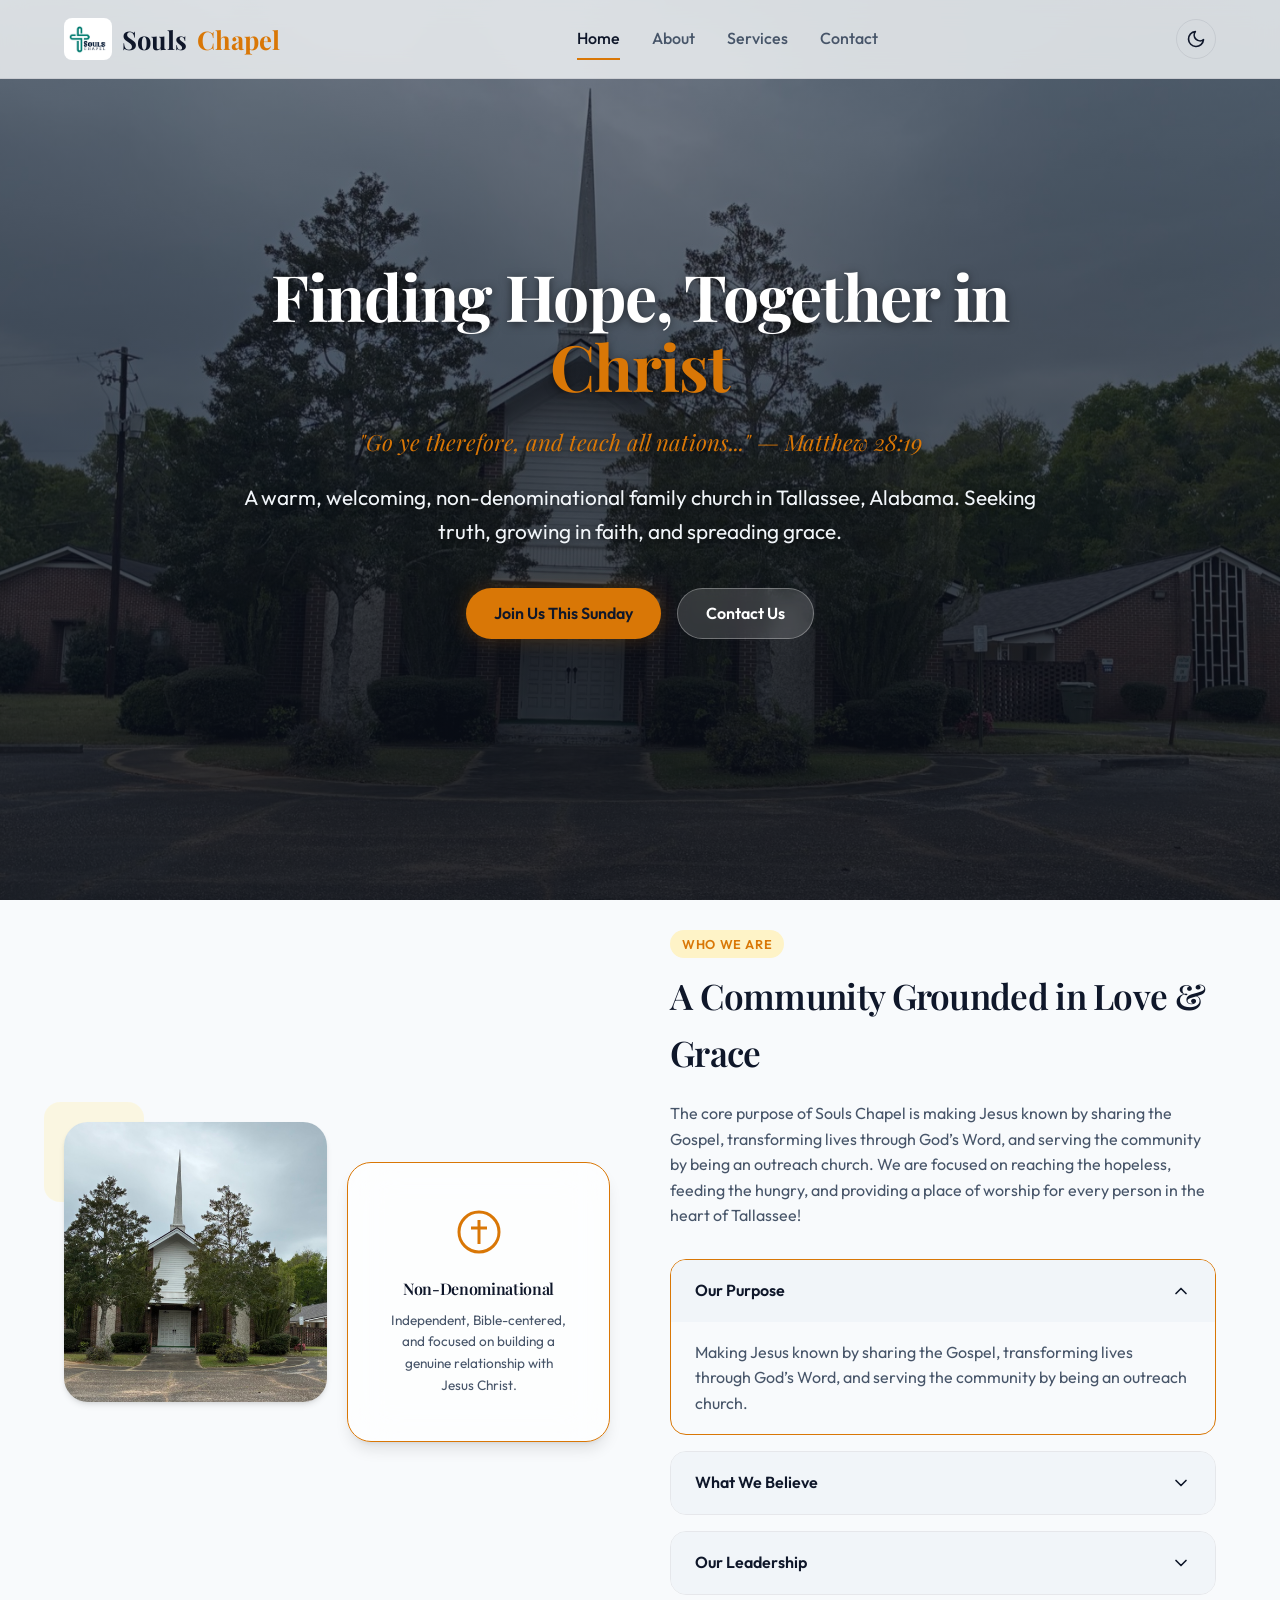
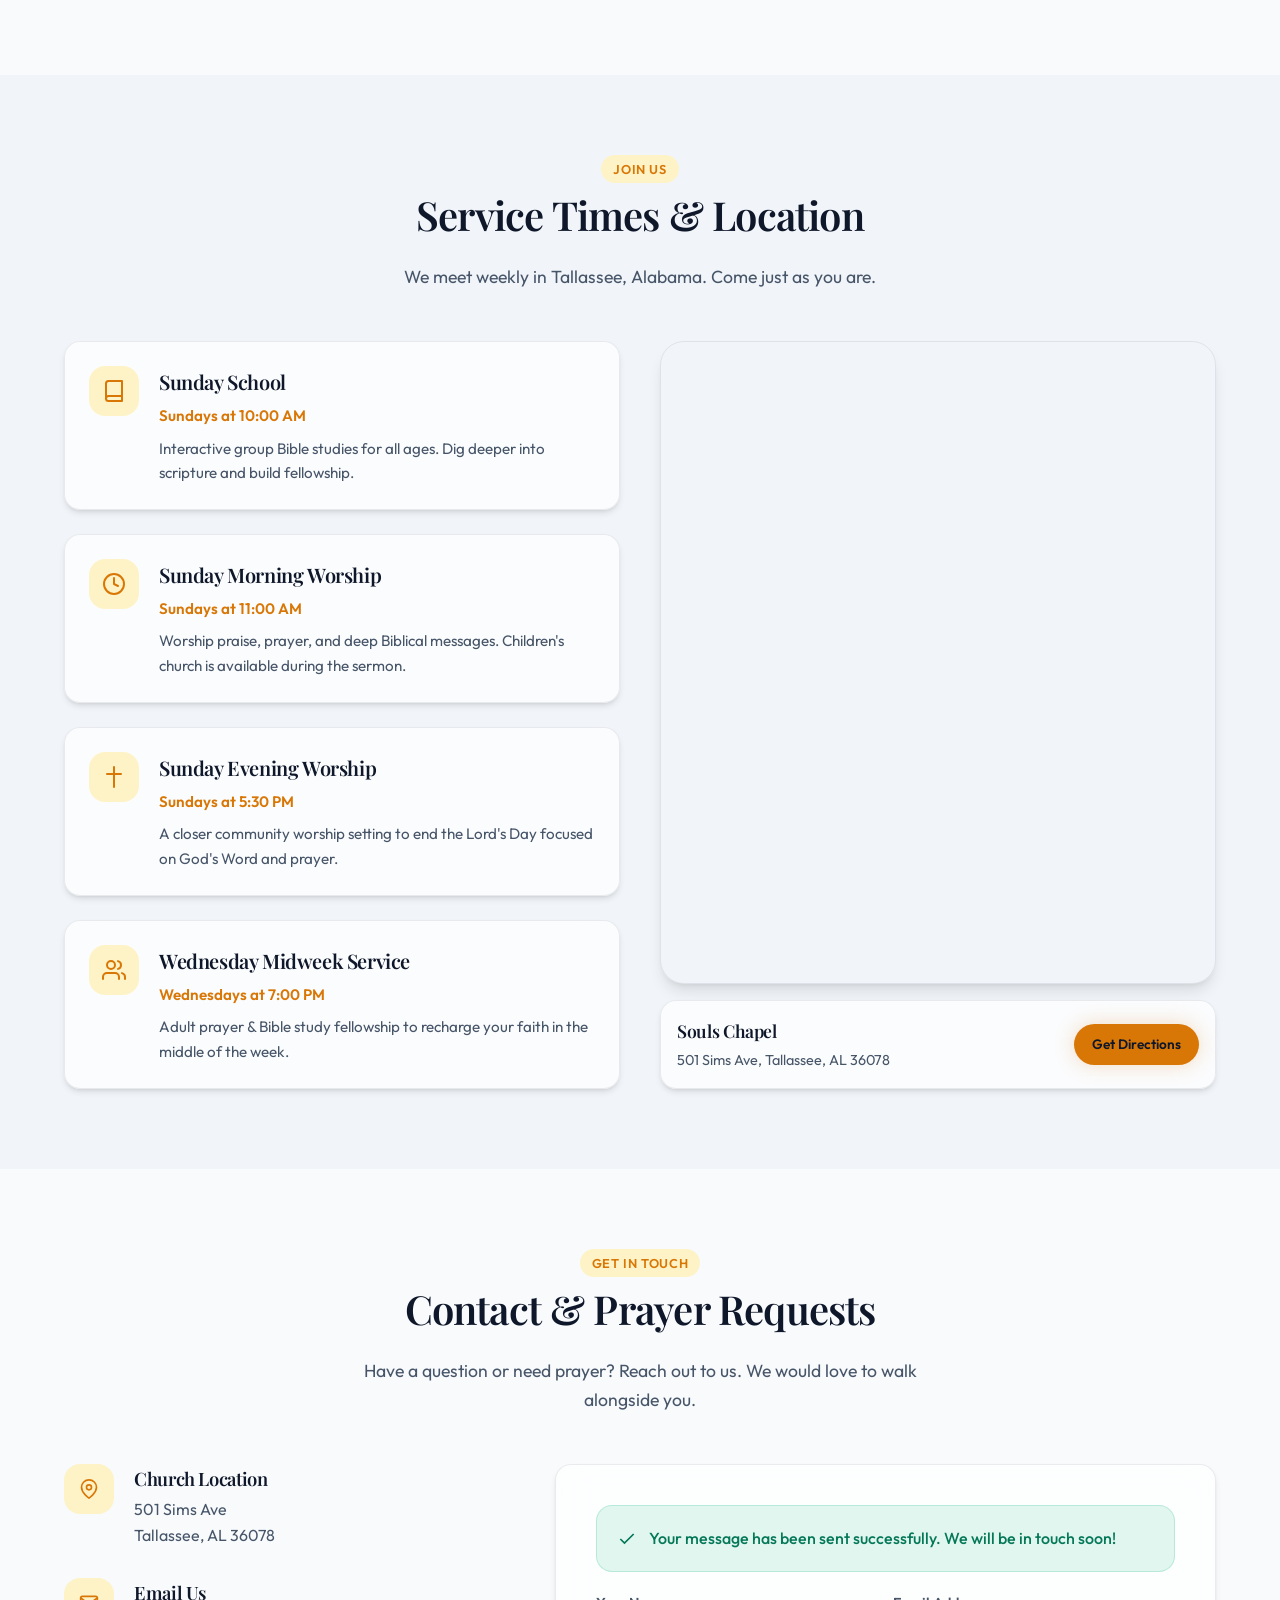
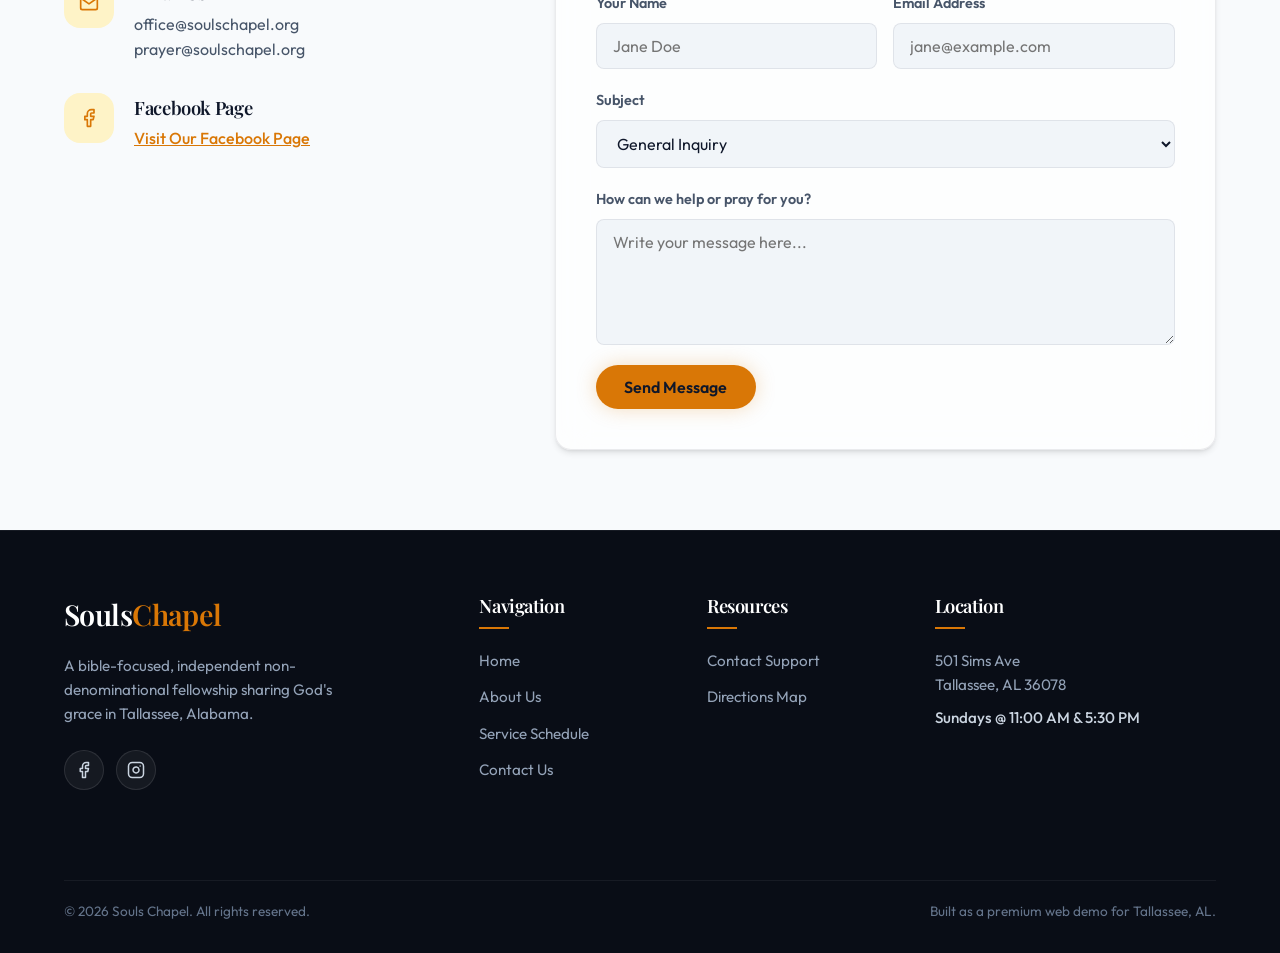
==== index.html @ 55e931b6 "Initial commit of simplified Souls Chapel website demo" ====
<!DOCTYPE html>
<html lang="en">
<head>
  <meta charset="UTF-8">
  <meta name="viewport" content="width=device-width, initial-scale=1.0">
  <title>Souls Chapel | Non-Denominational Church in Tallassee, AL</title>
  <meta name="description" content="Welcome to Souls Chapel in Tallassee, Alabama. A warm, non-denominational church community located at 501 Sims Ave. Join us for Sunday Worship at 11:00 AM & 5:30 PM.">
  <link rel="stylesheet" href="styles.css">
</head>
<body>

  <!-- --- Header / Navigation --- -->
  <header id="header">
    <div class="nav-container">
      <a href="#home" class="logo">
        <img src="images/Logo.jpeg" alt="Souls Chapel Logo" class="nav-logo">
        Souls<span>Chapel</span>
      </a>
      
      <nav class="nav-menu" id="navMenu">
        <a href="#home" class="nav-link active">Home</a>
        <a href="#about" class="nav-link">About</a>
        <a href="#services" class="nav-link">Services</a>
        <a href="#contact" class="nav-link">Contact</a>
      </nav>

      <div class="nav-actions">
        <!-- Theme Toggle Button -->
        <button class="theme-toggle" id="themeToggle" aria-label="Toggle dark/light theme">
          <svg class="moon-icon" width="20" height="20" viewBox="0 0 24 24" fill="none" stroke="currentColor" stroke-width="2" stroke-linecap="round" stroke-linejoin="round">
            <path d="M21 12.79A9 9 0 1 1 11.21 3 7 7 0 0 0 21 12.79z"></path>
          </svg>
          <svg class="sun-icon" width="20" height="20" viewBox="0 0 24 24" fill="none" stroke="currentColor" stroke-width="2" stroke-linecap="round" stroke-linejoin="round">
            <circle cx="12" cy="12" r="5"></circle>
            <line x1="12" y1="1" x2="12" y2="3"></line>
            <line x1="12" y1="21" x2="12" y2="23"></line>
            <line x1="4.22" y1="4.22" x2="5.64" y2="5.64"></line>
            <line x1="18.36" y1="18.36" x2="19.78" y2="19.78"></line>
            <line x1="1" y1="12" x2="3" y2="12"></line>
            <line x1="21" y1="12" x2="23" y2="12"></line>
            <line x1="4.22" y1="19.78" x2="5.64" y2="18.36"></line>
            <line x1="18.36" y1="5.64" x2="19.78" y2="4.22"></line>
          </svg>
        </button>

        <button class="menu-toggle" id="menuToggle" aria-label="Toggle navigation menu">
          <svg width="24" height="24" viewBox="0 0 24 24" fill="none" stroke="currentColor" stroke-width="2" stroke-linecap="round" stroke-linejoin="round">
            <line x1="3" y1="12" x2="21" y2="12"></line>
            <line x1="3" y1="6" x2="21" y2="6"></line>
            <line x1="3" y1="18" x2="21" y2="18"></line>
          </svg>
        </button>
      </div>
    </div>
  </header>

  <main>
    <!-- --- Hero Section --- -->
    <section class="hero" id="home">
      <div class="hero-content">
        <h1>Finding Hope, Together in <span>Christ</span></h1>
        <p style="font-size: 1.4rem; font-style: italic; color: var(--accent); margin-bottom: 20px; font-family: var(--heading-font);">
          "Go ye therefore, and teach all nations..." &mdash; Matthew 28:19
        </p>
        <p>A warm, welcoming, non-denominational family church in Tallassee, Alabama. Seeking truth, growing in faith, and spreading grace.</p>
        <div class="hero-btns">
          <a href="#services" class="btn btn-primary">Join Us This Sunday</a>
          <a href="#contact" class="btn btn-secondary">Contact Us</a>
        </div>
      </div>
    </section>

    <!-- --- About Section --- -->
    <section class="about-section container reveal" id="about">
      <div class="about-grid">
        <div class="about-graphics">
          <img src="images/outside.jpg" alt="Souls Chapel Building" class="about-img">
          
          <div class="glass-premium img-down" style="padding: 40px; display: flex; flex-direction: column; justify-content: center; height: 280px; text-align: center; border: 1px solid var(--accent);">
            <svg width="48" height="48" viewBox="0 0 24 24" fill="none" stroke="var(--accent)" stroke-width="1.5" style="margin: 0 auto 20px auto;">
              <path d="M12 22a10 10 0 1 0 0-20 10 10 0 0 0 0 20z"/>
              <path d="M12 6v12M8 10h8"/>
            </svg>
            <h4 style="margin-bottom: 8px;">Non-Denominational</h4>
            <p style="font-size: 0.85rem; color: var(--text-secondary);">Independent, Bible-centered, and focused on building a genuine relationship with Jesus Christ.</p>
          </div>
        </div>
        
        <div class="about-content">
          <span class="badge">Who We Are</span>
          <h3 style="margin-top: 10px;">A Community Grounded in Love & Grace</h3>
          <p>The core purpose of Souls Chapel is making Jesus known by sharing the Gospel, transforming lives through God’s Word, and serving the community by being an outreach church. We are focused on reaching the hopeless, feeding the hungry, and providing a place of worship for every person in the heart of Tallassee!</p>
          
          <div class="values-accordion">
            <div class="value-item active">
              <div class="value-header">
                Our Purpose
                <svg class="value-icon" width="20" height="20" viewBox="0 0 24 24" fill="none" stroke="currentColor" stroke-width="2" stroke-linecap="round" stroke-linejoin="round"><polyline points="6 9 12 15 18 9"></polyline></svg>
              </div>
              <div class="value-body">
                Making Jesus known by sharing the Gospel, transforming lives through God’s Word, and serving the community by being an outreach church.
              </div>
            </div>
            
            <div class="value-item">
              <div class="value-header">
                What We Believe
                <svg class="value-icon" width="20" height="20" viewBox="0 0 24 24" fill="none" stroke="currentColor" stroke-width="2" stroke-linecap="round" stroke-linejoin="round"><polyline points="6 9 12 15 18 9"></polyline></svg>
              </div>
              <div class="value-body">
                We believe the Bible is the inspired, authoritative Word of God. We believe salvation is by grace through faith in Jesus Christ, and that the local church is called to display God's love to the world.
              </div>
            </div>
            
            <div class="value-item">
              <div class="value-header">
                Our Leadership
                <svg class="value-icon" width="20" height="20" viewBox="0 0 24 24" fill="none" stroke="currentColor" stroke-width="2" stroke-linecap="round" stroke-linejoin="round"><polyline points="6 9 12 15 18 9"></polyline></svg>
              </div>
              <div class="value-body">
                Souls Chapel is led by elders and pastor Joshua Dixon. Our leadership structure is independent, focused on shepherd leadership, prayer, teaching, and serving the congregation.
              </div>
            </div>
          </div>
        </div>
      </div>
    </section>

    <!-- --- Service Times & Location --- -->
    <section class="services-section reveal" id="services">
      <div class="container">
        <div class="section-header">
          <span class="badge">Join Us</span>
          <h2>Service Times & Location</h2>
          <p>We meet weekly in Tallassee, Alabama. Come just as you are.</p>
        </div>
        
        <div class="services-grid">
          <div class="services-info">
            <div class="service-card glass">
              <div class="service-icon">
                <svg width="24" height="24" viewBox="0 0 24 24" fill="none" stroke="currentColor" stroke-width="2" stroke-linecap="round" stroke-linejoin="round">
                  <path d="M4 19.5A2.5 2.5 0 0 1 6.5 17H20"/>
                  <path d="M6.5 2H20v20H6.5A2.5 2.5 0 0 1 4 19.5v-15A2.5 2.5 0 0 1 6.5 2z"/>
                </svg>
              </div>
              <div class="service-details">
                <h4>Sunday School</h4>
                <div class="time">Sundays at 10:00 AM</div>
                <p>Interactive group Bible studies for all ages. Dig deeper into scripture and build fellowship.</p>
              </div>
            </div>

            <div class="service-card glass">
              <div class="service-icon">
                <svg width="24" height="24" viewBox="0 0 24 24" fill="none" stroke="currentColor" stroke-width="2" stroke-linecap="round" stroke-linejoin="round">
                  <path d="M12 22c5.523 0 10-4.477 10-10S17.523 2 12 2 2 6.477 2 12s4.477 10 10 10z"/>
                  <polyline points="12 6 12 12 16 14"/>
                </svg>
              </div>
              <div class="service-details">
                <h4>Sunday Morning Worship</h4>
                <div class="time">Sundays at 11:00 AM</div>
                <p>Worship praise, prayer, and deep Biblical messages. Children's church is available during the sermon.</p>
              </div>
            </div>
            
            <div class="service-card glass">
              <div class="service-icon">
                <svg width="24" height="24" viewBox="0 0 24 24" fill="none" stroke="currentColor" stroke-width="2" stroke-linecap="round" stroke-linejoin="round">
                  <path d="M12 2v20M5 9h14" />
                </svg>
              </div>
              <div class="service-details">
                <h4>Sunday Evening Worship</h4>
                <div class="time">Sundays at 5:30 PM</div>
                <p>A closer community worship setting to end the Lord's Day focused on God's Word and prayer.</p>
              </div>
            </div>

            <div class="service-card glass">
              <div class="service-icon">
                <svg width="24" height="24" viewBox="0 0 24 24" fill="none" stroke="currentColor" stroke-width="2" stroke-linecap="round" stroke-linejoin="round">
                  <path d="M17 21v-2a4 4 0 0 0-4-4H5a4 4 0 0 0-4 4v2"/>
                  <circle cx="9" cy="7" r="4"/>
                  <path d="M23 21v-2a4 4 0 0 0-3-3.87"/>
                  <path d="M16 3.13a4 4 0 0 1 0 7.75"/>
                </svg>
              </div>
              <div class="service-details">
                <h4>Wednesday Midweek Service</h4>
                <div class="time">Wednesdays at 7:00 PM</div>
                <p>Adult prayer & Bible study fellowship to recharge your faith in the middle of the week.</p>
              </div>
            </div>
          </div>
          
          <div class="map-container">
            <div class="map-card">
              <!-- Real Tallassee Google Maps Location Embed -->
              <iframe 
                src="https://www.google.com/maps/embed?pb=!1m18!1m12!1m3!1d3381.168393529323!2d-85.9038287!3d32.5350993!2m3!1f0!2f0!3f0!3m2!1i1024!2i768!4f13.1!3m3!1m2!1s0x888c3a10e7b233a7%3A0xc0f19c6fb3687352!2s501%20Sims%20Ave%2C%20Tallassee%2C%20AL%2036078!5e0!3m2!1sen!2sus!4v1700000000000!5m2!1sen!2sus" 
                allowfullscreen="" 
                loading="lazy" 
                referrerpolicy="no-referrer-when-downgrade">
              </iframe>
            </div>
            <div class="glass location-meta">
              <div class="address-text">
                <h4>Souls Chapel</h4>
                <p>501 Sims Ave, Tallassee, AL 36078</p>
              </div>
              <a href="https://maps.google.com/?q=501+Sims+Ave,+Tallassee,+AL+36078" target="_blank" rel="noopener noreferrer" class="btn btn-primary" style="padding: 10px 18px; font-size: 0.85rem;">
                Get Directions
              </a>
            </div>
          </div>
        </div>
      </div>
    </section>

    <!-- --- Contact & Prayer Requests Section --- -->
    <section class="container reveal" id="contact">
      <div class="section-header">
        <span class="badge">Get in Touch</span>
        <h2>Contact & Prayer Requests</h2>
        <p>Have a question or need prayer? Reach out to us. We would love to walk alongside you.</p>
      </div>
      
      <div class="contact-grid">
        <div class="contact-info">
          <div class="contact-meta-item">
            <div class="contact-meta-icon">
              <svg width="20" height="20" viewBox="0 0 24 24" fill="none" stroke="currentColor" stroke-width="2" stroke-linecap="round" stroke-linejoin="round">
                <path d="M21 10c0 7-9 13-9 13s-9-6-9-13a9 9 0 0 1 18 0z"/>
                <circle cx="12" cy="10" r="3"/>
              </svg>
            </div>
            <div class="contact-meta-text">
              <h4>Church Location</h4>
              <p>501 Sims Ave<br>Tallassee, AL 36078</p>
            </div>
          </div>
          
          <div class="contact-meta-item">
            <div class="contact-meta-icon">
              <svg width="20" height="20" viewBox="0 0 24 24" fill="none" stroke="currentColor" stroke-width="2" stroke-linecap="round" stroke-linejoin="round">
                <path d="M4 4h16c1.1 0 2 .9 2 2v12c0 1.1-.9 2-2 2H4c-1.1 0-2-.9-2-2V6c0-1.1.9-2 2-2z"/>
                <polyline points="22,6 12,13 2,6"/>
              </svg>
            </div>
            <div class="contact-meta-text">
              <h4>Email Us</h4>
              <p>office@soulschapel.org<br>prayer@soulschapel.org</p>
            </div>
          </div>

          <div class="contact-meta-item">
            <div class="contact-meta-icon">
              <svg width="20" height="20" viewBox="0 0 24 24" fill="none" stroke="currentColor" stroke-width="2" stroke-linecap="round" stroke-linejoin="round">
                <path d="M18 2h-3a5 5 0 0 0-5 5v3H7v4h3v8h4v-8h3l1-4h-4V7a1 1 0 0 1 1-1h3z"></path>
              </svg>
            </div>
            <div class="contact-meta-text">
              <h4>Facebook Page</h4>
              <p><a href="https://www.facebook.com/profile.php?id=61577413662193" target="_blank" rel="noopener noreferrer" style="color: var(--accent); font-weight: 500; text-decoration: underline;">Visit Our Facebook Page</a></p>
            </div>
          </div>
        </div>
        
        <div class="contact-card glass">
          <div id="contactResponse" class="form-response-message success">
            <svg width="20" height="20" viewBox="0 0 24 24" fill="none" stroke="currentColor" stroke-width="2">
              <polyline points="20 6 9 17 4 12"></polyline>
            </svg>
            <span>Your message has been sent successfully. We will be in touch soon!</span>
          </div>

          <form class="contact-form" id="contactForm" onsubmit="handleContact(event)">
            <div class="form-row">
              <div class="form-group">
                <label for="contactName">Your Name</label>
                <input type="text" id="contactName" required placeholder="Jane Doe">
              </div>
              <div class="form-group">
                <label for="contactEmail">Email Address</label>
                <input type="email" id="contactEmail" required placeholder="jane@example.com">
              </div>
            </div>
            
            <div class="form-group">
              <label for="contactSubject">Subject</label>
              <select id="contactSubject">
                <option value="General">General Inquiry</option>
                <option value="Prayer">Prayer Request</option>
                <option value="Pastor">Question for Pastor Joshua</option>
                <option value="Serve">Interested in Serving</option>
              </select>
            </div>
            
            <div class="form-group">
              <label for="contactMessage">How can we help or pray for you?</label>
              <textarea id="contactMessage" rows="5" required placeholder="Write your message here..."></textarea>
            </div>
            
            <button type="submit" class="btn btn-primary">Send Message</button>
          </form>
        </div>
      </div>
    </section>
  </main>

  <!-- --- Footer --- -->
  <footer>
    <div class="footer-grid container" style="padding: 0 0 40px 0;">
      <div class="footer-brand">
        <h3>Souls<span>Chapel</span></h3>
        <p>A bible-focused, independent non-denominational fellowship sharing God's grace in Tallassee, Alabama.</p>
        <div class="social-links">
          <a href="https://www.facebook.com/profile.php?id=61577413662193" class="social-link" aria-label="Facebook" target="_blank" rel="noopener noreferrer">
            <svg width="18" height="18" viewBox="0 0 24 24" fill="none" stroke="currentColor" stroke-width="2" stroke-linecap="round" stroke-linejoin="round">
              <path d="M18 2h-3a5 5 0 0 0-5 5v3H7v4h3v8h4v-8h3l1-4h-4V7a1 1 0 0 1 1-1h3z"></path>
            </svg>
          </a>
          <a href="#" class="social-link" aria-label="Instagram">
            <svg width="18" height="18" viewBox="0 0 24 24" fill="none" stroke="currentColor" stroke-width="2" stroke-linecap="round" stroke-linejoin="round">
              <rect x="2" y="2" width="20" height="20" rx="5" ry="5"></rect>
              <path d="M16 11.37A4 4 0 1 1 12.63 8 4 4 0 0 1 16 11.37z"></path>
              <line x1="17.5" y1="6.5" x2="17.51" y2="6.5"></line>
            </svg>
          </a>
        </div>
      </div>
      
      <div class="footer-links">
        <h4>Navigation</h4>
        <ul>
          <li><a href="#home">Home</a></li>
          <li><a href="#about">About Us</a></li>
          <li><a href="#services">Service Schedule</a></li>
          <li><a href="#contact">Contact Us</a></li>
        </ul>
      </div>

      <div class="footer-links">
        <h4>Resources</h4>
        <ul>
          <li><a href="#contact">Contact Support</a></li>
          <li><a href="https://maps.google.com/?q=501+Sims+Ave,+Tallassee,+AL+36078" target="_blank" rel="noopener noreferrer">Directions Map</a></li>
        </ul>
      </div>
      
      <div class="footer-links" style="max-width: 250px;">
        <h4>Location</h4>
        <p style="color: #94a3b8; line-height: 1.6; margin-bottom: 8px;">
          501 Sims Ave<br>Tallassee, AL 36078
        </p>
        <p style="color: #cbd5e1; font-weight: 500;">
          Sundays @ 11:00 AM & 5:30 PM
        </p>
      </div>
    </div>
    
    <div class="footer-bottom container" style="padding: 20px 0 0 0;">
      <p>&copy; 2026 Souls Chapel. All rights reserved.</p>
      <p>Built as a premium web demo for Tallassee, AL.</p>
    </div>
  </footer>

  <script src="app.js"></script>
</body>
</html>
---- styles.css ----
@import url('https://fonts.googleapis.com/css2?family=Outfit:wght@300;400;500;600;700&family=Playfair+Display:ital,wght@0,400;0,600;0,700;1,400&display=swap');

/* --- Design System & Custom Properties --- */
:root {
  --primary-font: 'Outfit', sans-serif;
  --heading-font: 'Playfair Display', serif;

  /* Theme colors - Light Mode (Default) */
  --bg-primary: #f8fafc;
  --bg-secondary: #f1f5f9;
  --text-primary: #0f172a;
  --text-secondary: #475569;
  --text-muted: #64748b;
  
  --accent: #d97706; /* Warm Amber */
  --accent-hover: #b45309;
  --accent-light: #fef3c7;
  
  --border-color: rgba(15, 23, 42, 0.08);
  --glass-bg: rgba(255, 255, 255, 0.7);
  --glass-border: rgba(255, 255, 255, 0.6);
  --nav-bg: rgba(248, 250, 252, 0.8);
  
  --shadow-sm: 0 1px 2px 0 rgb(0 0 0 / 0.05);
  --shadow-md: 0 4px 6px -1px rgb(0 0 0 / 0.1), 0 2px 4px -2px rgb(0 0 0 / 0.1);
  --shadow-lg: 0 10px 15px -3px rgb(0 0 0 / 0.1), 0 4px 6px -4px rgb(0 0 0 / 0.1);
  --shadow-glow: 0 0 20px rgba(217, 119, 6, 0.25);

  --radius-sm: 8px;
  --radius-md: 16px;
  --radius-lg: 24px;
  --radius-full: 9999px;

  --transition-fast: 0.2s cubic-bezier(0.4, 0, 0.2, 1);
  --transition-normal: 0.3s cubic-bezier(0.4, 0, 0.2, 1);
  --transition-slow: 0.5s cubic-bezier(0.4, 0, 0.2, 1);
}

/* Theme colors - Dark Mode Override */
[data-theme="dark"] {
  --bg-primary: #090d16;
  --bg-secondary: #0f172a;
  --text-primary: #f8fafc;
  --text-secondary: #cbd5e1;
  --text-muted: #94a3b8;
  
  --accent: #fbbf24; /* Brighter Gold for Dark Theme */
  --accent-hover: #f59e0b;
  --accent-light: #78350f;
  
  --border-color: rgba(255, 255, 255, 0.08);
  --glass-bg: rgba(15, 23, 42, 0.6);
  --glass-border: rgba(30, 41, 59, 0.4);
  --nav-bg: rgba(9, 13, 22, 0.8);
  
  --shadow-sm: 0 1px 2px 0 rgb(0 0 0 / 0.5);
  --shadow-md: 0 4px 6px -1px rgb(0 0 0 / 0.3), 0 2px 4px -2px rgb(0 0 0 / 0.3);
  --shadow-lg: 0 10px 15px -3px rgb(0 0 0 / 0.4), 0 4px 6px -4px rgb(0 0 0 / 0.4);
  --shadow-glow: 0 0 25px rgba(251, 191, 36, 0.3);
}

/* --- Core Reset --- */
* {
  margin: 0;
  padding: 0;
  box-sizing: border-box;
}

html {
  scroll-behavior: smooth;
}

body {
  font-family: var(--primary-font);
  background-color: var(--bg-primary);
  color: var(--text-primary);
  line-height: 1.6;
  overflow-x: hidden;
  transition: background-color var(--transition-normal), color var(--transition-normal);
}

h1, h2, h3, h4, h5, h6 {
  font-family: var(--heading-font);
  font-weight: 600;
  letter-spacing: -0.02em;
}

a {
  text-decoration: none;
  color: inherit;
  transition: color var(--transition-fast);
}

button, input, textarea, select {
  font-family: inherit;
  font-size: inherit;
  outline: none;
  border: none;
}

ul {
  list-style: none;
}

img {
  max-width: 100%;
  display: block;
  border-radius: var(--radius-md);
}

/* --- Utility Classes --- */
.container {
  width: 90%;
  max-width: 1200px;
  margin: 0 auto;
  padding: 80px 0;
}

.glass {
  background: var(--glass-bg);
  backdrop-filter: blur(16px);
  -webkit-backdrop-filter: blur(16px);
  border: 1px solid var(--border-color);
  border-radius: var(--radius-md);
  box-shadow: var(--shadow-md);
  transition: border-color var(--transition-normal), background-color var(--transition-normal), box-shadow var(--transition-normal);
}

.glass-premium {
  background: var(--glass-bg);
  backdrop-filter: blur(24px);
  -webkit-backdrop-filter: blur(24px);
  border: 1px solid var(--glass-border);
  box-shadow: var(--shadow-lg);
  border-radius: var(--radius-lg);
}

.btn {
  display: inline-flex;
  align-items: center;
  justify-content: center;
  padding: 12px 28px;
  border-radius: var(--radius-full);
  font-weight: 600;
  cursor: pointer;
  transition: all var(--transition-normal);
  gap: 8px;
}

.btn-primary {
  background-color: var(--accent);
  color: #0f172a; /* Keep text high contrast dark in primary CTA */
  box-shadow: var(--shadow-glow);
}

.btn-primary:hover {
  background-color: var(--accent-hover);
  transform: translateY(-2px);
  box-shadow: 0 0 30px rgba(217, 119, 6, 0.4);
}

.btn-secondary {
  background: rgba(255, 255, 255, 0.15);
  color: #fff;
  border: 1px solid rgba(255, 255, 255, 0.3);
  backdrop-filter: blur(8px);
}

.btn-secondary:hover {
  background: rgba(255, 255, 255, 0.25);
  border-color: rgba(255, 255, 255, 0.5);
  transform: translateY(-2px);
}

.btn-text {
  color: var(--accent);
  padding: 8px 16px;
  background: transparent;
  border-radius: var(--radius-sm);
  font-weight: 500;
}

.btn-text:hover {
  color: var(--accent-hover);
  background: var(--border-color);
}

.badge {
  display: inline-block;
  padding: 4px 12px;
  background-color: var(--accent-light);
  color: var(--accent);
  font-weight: 600;
  font-size: 0.8rem;
  text-transform: uppercase;
  letter-spacing: 0.05em;
  border-radius: var(--radius-full);
}

.section-header {
  text-align: center;
  margin-bottom: 50px;
  max-width: 600px;
  margin-left: auto;
  margin-right: auto;
}

.section-header h2 {
  font-size: 2.5rem;
  margin-bottom: 16px;
  color: var(--text-primary);
}

.section-header p {
  color: var(--text-secondary);
  font-size: 1.1rem;
}

/* --- Scroll Reveal Animations --- */
.reveal {
  opacity: 0;
  transform: translateY(40px);
  transition: opacity 0.8s cubic-bezier(0.5, 0, 0, 1), transform 0.8s cubic-bezier(0.5, 0, 0, 1);
}

.reveal.active {
  opacity: 1;
  transform: translateY(0);
}

/* --- Header / Navigation --- */
header {
  position: fixed;
  top: 0;
  left: 0;
  right: 0;
  z-index: 1000;
  background-color: var(--nav-bg);
  border-bottom: 1px solid var(--border-color);
  backdrop-filter: blur(12px);
  -webkit-backdrop-filter: blur(12px);
  transition: all var(--transition-normal);
}

header.scrolled {
  padding: 8px 0;
  box-shadow: var(--shadow-md);
}

.nav-container {
  display: flex;
  justify-content: space-between;
  align-items: center;
  padding: 18px 5%;
  max-width: 1400px;
  margin: 0 auto;
}

.logo {
  font-family: var(--heading-font);
  font-size: 1.6rem;
  font-weight: 700;
  color: var(--text-primary);
  display: flex;
  align-items: center;
  gap: 10px;
}

.nav-logo {
  height: 42px;
  width: auto;
  border-radius: var(--radius-sm);
  object-fit: contain;
}

.logo span {
  color: var(--accent);
}

.nav-menu {
  display: flex;
  align-items: center;
  gap: 32px;
}

.nav-link {
  font-weight: 500;
  color: var(--text-secondary);
  position: relative;
  padding: 8px 0;
}

.nav-link:hover, .nav-link.active {
  color: var(--text-primary);
}

.nav-link::after {
  content: '';
  position: absolute;
  bottom: 0;
  left: 0;
  width: 0;
  height: 2px;
  background-color: var(--accent);
  transition: width var(--transition-normal);
}

.nav-link:hover::after, .nav-link.active::after {
  width: 100%;
}

.nav-actions {
  display: flex;
  align-items: center;
  gap: 16px;
}

.theme-toggle {
  background: transparent;
  color: var(--text-primary);
  width: 40px;
  height: 40px;
  border-radius: var(--radius-full);
  display: flex;
  align-items: center;
  justify-content: center;
  cursor: pointer;
  border: 1px solid var(--border-color);
  transition: all var(--transition-fast);
}

.theme-toggle:hover {
  background-color: var(--border-color);
}

.theme-toggle .sun-icon {
  display: none;
}

[data-theme="dark"] .theme-toggle .sun-icon {
  display: block;
}

[data-theme="dark"] .theme-toggle .moon-icon {
  display: none;
}

.menu-toggle {
  display: none;
  font-size: 1.5rem;
  background: transparent;
  color: var(--text-primary);
  cursor: pointer;
}

/* --- Hero Section --- */
.hero {
  position: relative;
  height: 100vh;
  min-height: 600px;
  display: flex;
  align-items: center;
  justify-content: center;
  text-align: center;
  color: #fff;
  background: linear-gradient(rgba(15, 23, 42, 0.55), rgba(9, 13, 22, 0.85)), url('images/outside.jpg') no-repeat center center/cover;
  padding: 0 20px;
  margin-bottom: -50px;
}

.hero-content {
  max-width: 800px;
  z-index: 10;
}

.hero h1 {
  font-size: 4rem;
  font-weight: 700;
  margin-bottom: 24px;
  line-height: 1.1;
  text-shadow: 0 2px 10px rgba(0,0,0,0.5);
  animation: fadeInUp 1s ease;
}

.hero h1 span {
  color: var(--accent);
}

.hero p {
  font-size: 1.3rem;
  margin-bottom: 40px;
  text-shadow: 0 2px 8px rgba(0,0,0,0.5);
  animation: fadeInUp 1.2s ease;
  color: #f1f5f9;
}

.hero-btns {
  display: flex;
  justify-content: center;
  gap: 16px;
  animation: fadeInUp 1.4s ease;
}

@keyframes fadeInUp {
  from {
    opacity: 0;
    transform: translateY(30px);
  }
  to {
    opacity: 1;
    transform: translateY(0);
  }
}

/* --- Countdown Widget Section --- */
.countdown-section {
  position: relative;
  z-index: 20;
  margin-top: -60px;
  padding: 0 5%;
}

.countdown-bar {
  display: grid;
  grid-template-columns: 1fr 2fr;
  align-items: center;
  padding: 30px 40px;
  gap: 20px;
}

.countdown-info h3 {
  font-size: 1.5rem;
  margin-bottom: 4px;
  display: flex;
  align-items: center;
  gap: 8px;
}

.countdown-info h3 span {
  display: inline-block;
  width: 10px;
  height: 10px;
  background-color: var(--accent);
  border-radius: var(--radius-full);
  animation: pulse 2s infinite;
}

@keyframes pulse {
  0% { transform: scale(0.9); opacity: 0.6; }
  50% { transform: scale(1.2); opacity: 1; }
  100% { transform: scale(0.9); opacity: 0.6; }
}

.countdown-info p {
  color: var(--text-secondary);
}

.countdown-timer {
  display: grid;
  grid-template-columns: repeat(4, 1fr);
  gap: 16px;
}

.timer-box {
  background: var(--bg-secondary);
  border: 1px solid var(--border-color);
  padding: 16px;
  border-radius: var(--radius-md);
  text-align: center;
  box-shadow: var(--shadow-sm);
  transition: all var(--transition-fast);
}

.timer-box:hover {
  transform: translateY(-2px);
  border-color: var(--accent);
}

.timer-num {
  font-size: 2.2rem;
  font-weight: 700;
  color: var(--text-primary);
  line-height: 1;
  margin-bottom: 4px;
}

.timer-label {
  font-size: 0.75rem;
  color: var(--text-muted);
  text-transform: uppercase;
  letter-spacing: 0.05em;
  font-weight: 600;
}

/* --- Service Info & Location Section --- */
.services-section {
  background-color: var(--bg-secondary);
  transition: background-color var(--transition-normal);
}

.services-grid {
  display: grid;
  grid-template-columns: 1fr 1fr;
  gap: 40px;
  align-items: stretch;
}

.services-info {
  display: flex;
  flex-direction: column;
  justify-content: center;
  gap: 24px;
}

.service-card {
  padding: 24px;
  display: flex;
  gap: 20px;
  align-items: flex-start;
}

.service-icon {
  width: 50px;
  height: 50px;
  background-color: var(--accent-light);
  color: var(--accent);
  border-radius: var(--radius-md);
  display: flex;
  align-items: center;
  justify-content: center;
  font-size: 1.5rem;
  flex-shrink: 0;
}

.service-details h4 {
  font-size: 1.25rem;
  margin-bottom: 6px;
}

.service-details .time {
  font-weight: 600;
  color: var(--accent);
  font-size: 0.95rem;
  margin-bottom: 8px;
}

.service-details p {
  color: var(--text-secondary);
  font-size: 0.95rem;
}

.map-container {
  display: flex;
  flex-direction: column;
  gap: 16px;
  height: 100%;
}

.map-card {
  border-radius: var(--radius-lg);
  overflow: hidden;
  height: 100%;
  min-height: 350px;
  box-shadow: var(--shadow-lg);
  border: 1px solid var(--border-color);
}

.map-card iframe {
  width: 100%;
  height: 100%;
  border: none;
}

.location-meta {
  padding: 16px;
  display: flex;
  justify-content: space-between;
  align-items: center;
}

.address-text h4 {
  font-size: 1.1rem;
  margin-bottom: 4px;
}

.address-text p {
  color: var(--text-secondary);
  font-size: 0.9rem;
}

/* --- About Us Section --- */
.about-grid {
  display: grid;
  grid-template-columns: 1fr 1fr;
  gap: 60px;
  align-items: center;
}

.about-graphics {
  position: relative;
  display: grid;
  grid-template-columns: repeat(2, 1fr);
  gap: 20px;
}

.about-img {
  border-radius: var(--radius-lg);
  box-shadow: var(--shadow-md);
  height: 280px;
  object-fit: cover;
  transition: transform var(--transition-slow);
}

.about-img:hover {
  transform: scale(1.02);
}

.img-down {
  transform: translateY(40px);
}

.about-graphics::before {
  content: '';
  position: absolute;
  top: -20px;
  left: -20px;
  width: 100px;
  height: 100px;
  background-color: var(--accent-light);
  border-radius: var(--radius-md);
  z-index: -1;
  opacity: 0.5;
}

.about-content h3 {
  font-size: 2.2rem;
  margin-bottom: 20px;
}

.about-content > p {
  color: var(--text-secondary);
  margin-bottom: 30px;
}

.values-accordion {
  display: flex;
  flex-direction: column;
  gap: 16px;
}

.value-item {
  border: 1px solid var(--border-color);
  border-radius: var(--radius-md);
  overflow: hidden;
  transition: all var(--transition-fast);
}

.value-item:hover, .value-item.active {
  border-color: var(--accent);
}

.value-header {
  padding: 18px 24px;
  display: flex;
  justify-content: space-between;
  align-items: center;
  cursor: pointer;
  background-color: var(--bg-secondary);
  font-weight: 600;
  transition: background-color var(--transition-fast);
}

.value-header:hover {
  background-color: var(--border-color);
}

.value-icon {
  transition: transform var(--transition-fast);
}

.value-item.active .value-icon {
  transform: rotate(180deg);
}

.value-body {
  padding: 0 24px;
  max-height: 0;
  overflow: hidden;
  transition: max-height var(--transition-normal) ease-out, padding var(--transition-normal);
  color: var(--text-secondary);
}

.value-item.active .value-body {
  padding: 18px 24px;
  max-height: 200px;
}

/* --- Ministries Section --- */
.ministries-section {
  background-color: var(--bg-secondary);
}

.ministries-grid {
  display: grid;
  grid-template-columns: repeat(4, 1fr);
  gap: 24px;
}

.ministry-card {
  overflow: hidden;
  display: flex;
  flex-direction: column;
  height: 100%;
  transition: all var(--transition-normal);
}

.ministry-card:hover {
  transform: translateY(-8px);
  box-shadow: var(--shadow-lg);
  border-color: var(--accent);
}

.ministry-banner {
  height: 180px;
  background-size: cover;
  background-position: center;
  position: relative;
}

.ministry-banner::after {
  content: '';
  position: absolute;
  top: 0; left: 0; right: 0; bottom: 0;
  background: linear-gradient(to top, rgba(15,23,42,0.8), transparent);
}

.ministry-badge {
  position: absolute;
  bottom: 12px;
  left: 16px;
  z-index: 10;
  color: #fff;
  font-weight: 600;
  text-shadow: 0 1px 4px rgba(0,0,0,0.5);
}

.ministry-info {
  padding: 24px;
  display: flex;
  flex-direction: column;
  flex-grow: 1;
}

.ministry-info h3 {
  font-size: 1.3rem;
  margin-bottom: 12px;
}

.ministry-info p {
  color: var(--text-secondary);
  font-size: 0.95rem;
  margin-bottom: 20px;
  flex-grow: 1;
}

/* Modal for Ministries details */
.modal-overlay {
  position: fixed;
  top: 0; left: 0; right: 0; bottom: 0;
  background-color: rgba(9, 13, 22, 0.8);
  backdrop-filter: blur(8px);
  z-index: 2000;
  display: flex;
  align-items: center;
  justify-content: center;
  opacity: 0;
  pointer-events: none;
  transition: opacity var(--transition-normal);
}

.modal-overlay.active {
  opacity: 1;
  pointer-events: auto;
}

.modal-content {
  width: 90%;
  max-width: 650px;
  border-radius: var(--radius-lg);
  overflow: hidden;
  box-shadow: var(--shadow-lg);
  transform: scale(0.9);
  transition: transform var(--transition-normal);
}

.modal-overlay.active .modal-content {
  transform: scale(1);
}

.modal-hero {
  height: 250px;
  background-size: cover;
  background-position: center;
  position: relative;
  display: flex;
  align-items: flex-end;
  padding: 30px;
  color: #fff;
}

.modal-hero::after {
  content: '';
  position: absolute;
  top: 0; left: 0; right: 0; bottom: 0;
  background: linear-gradient(to top, rgba(9,13,22,0.9), transparent);
}

.modal-title {
  position: relative;
  z-index: 10;
}

.modal-title h2 {
  font-size: 2.2rem;
  margin-bottom: 4px;
}

.modal-close {
  position: absolute;
  top: 20px;
  right: 20px;
  width: 40px;
  height: 40px;
  border-radius: var(--radius-full);
  background-color: rgba(255,255,255,0.15);
  backdrop-filter: blur(8px);
  color: #fff;
  display: flex;
  align-items: center;
  justify-content: center;
  cursor: pointer;
  z-index: 20;
  border: 1px solid rgba(255,255,255,0.25);
  transition: all var(--transition-fast);
}

.modal-close:hover {
  background-color: var(--accent);
  color: #0f172a;
}

.modal-body {
  padding: 35px;
  display: flex;
  flex-direction: column;
  gap: 20px;
}

.modal-details {
  display: grid;
  grid-template-columns: 1fr 1fr;
  gap: 20px;
  padding: 16px;
  background-color: var(--bg-secondary);
  border-radius: var(--radius-md);
  border: 1px solid var(--border-color);
  font-size: 0.95rem;
}

.modal-detail-item strong {
  display: block;
  color: var(--text-primary);
  margin-bottom: 4px;
}

.modal-detail-item span {
  color: var(--text-secondary);
}

/* --- Sermons / Media Section --- */
.sermons-grid {
  display: grid;
  grid-template-columns: 1.5fr 1fr;
  gap: 40px;
  align-items: stretch;
}

.player-card {
  padding: 40px;
  display: flex;
  flex-direction: column;
  justify-content: space-between;
  border: 1px solid var(--border-color);
  position: relative;
  overflow: hidden;
}

.player-glow {
  position: absolute;
  top: -10%;
  right: -10%;
  width: 300px;
  height: 300px;
  background: radial-gradient(circle, rgba(217, 119, 6, 0.1) 0%, transparent 70%);
  z-index: 0;
  pointer-events: none;
}

.player-header {
  position: relative;
  z-index: 10;
  margin-bottom: 30px;
}

.player-meta {
  display: flex;
  align-items: center;
  gap: 12px;
  margin-bottom: 12px;
}

.player-title {
  font-size: 2rem;
  line-height: 1.2;
  margin-bottom: 8px;
}

.player-speaker {
  font-size: 1.1rem;
  color: var(--text-secondary);
}

.waveform-container {
  height: 80px;
  display: flex;
  align-items: flex-end;
  gap: 3px;
  margin: 40px 0;
  position: relative;
}

.waveform-bar {
  flex-grow: 1;
  background-color: var(--border-color);
  border-radius: var(--radius-full);
  transition: all var(--transition-fast);
}

.waveform-bar.active {
  background-color: var(--accent);
}

.player-controls {
  position: relative;
  z-index: 10;
}

.progress-area {
  display: flex;
  align-items: center;
  justify-content: space-between;
  gap: 16px;
  margin-bottom: 24px;
  color: var(--text-muted);
  font-size: 0.85rem;
  font-weight: 500;
}

.progress-bar-container {
  flex-grow: 1;
  height: 6px;
  background-color: var(--border-color);
  border-radius: var(--radius-full);
  position: relative;
  cursor: pointer;
}

.progress-bar {
  height: 100%;
  background-color: var(--accent);
  border-radius: var(--radius-full);
  position: absolute;
  top: 0; left: 0;
  width: 35%;
  transition: width var(--transition-fast);
}

.progress-bar-handle {
  width: 14px;
  height: 14px;
  border-radius: var(--radius-full);
  background-color: var(--accent);
  border: 2px solid var(--bg-primary);
  position: absolute;
  top: 50%;
  left: 35%;
  transform: translate(-50%, -50%);
  box-shadow: var(--shadow-sm);
  cursor: pointer;
  transition: left var(--transition-fast);
}

.controls-btns {
  display: flex;
  align-items: center;
  justify-content: center;
  gap: 30px;
}

.control-btn {
  background: transparent;
  color: var(--text-primary);
  cursor: pointer;
  font-size: 1.4rem;
  width: 44px;
  height: 44px;
  border-radius: var(--radius-full);
  display: flex;
  align-items: center;
  justify-content: center;
  transition: all var(--transition-fast);
}

.control-btn:hover {
  background-color: var(--border-color);
  color: var(--accent);
}

.control-btn-play {
  font-size: 1.8rem;
  width: 64px;
  height: 64px;
  background-color: var(--accent);
  color: #0f172a;
  box-shadow: var(--shadow-glow);
}

.control-btn-play:hover {
  background-color: var(--accent-hover);
  color: #0f172a;
  transform: scale(1.05);
}

.control-btn-play .pause-icon {
  display: none;
}

.player-card.playing .control-btn-play .play-icon {
  display: none;
}

.player-card.playing .control-btn-play .pause-icon {
  display: block;
}

.sermon-list {
  display: flex;
  flex-direction: column;
  gap: 16px;
}

.sermon-item {
  padding: 20px;
  display: flex;
  justify-content: space-between;
  align-items: center;
  cursor: pointer;
  border: 1px solid var(--border-color);
  transition: all var(--transition-fast);
}

.sermon-item:hover, .sermon-item.active {
  border-color: var(--accent);
  background-color: var(--bg-secondary);
}

.sermon-meta-info h4 {
  font-size: 1.1rem;
  margin-bottom: 4px;
}

.sermon-meta-info p {
  color: var(--text-muted);
  font-size: 0.85rem;
}

.sermon-play-indicator {
  width: 36px;
  height: 36px;
  border-radius: var(--radius-full);
  background-color: var(--border-color);
  color: var(--text-primary);
  display: flex;
  align-items: center;
  justify-content: center;
  transition: all var(--transition-fast);
  font-size: 0.85rem;
}

.sermon-item:hover .sermon-play-indicator, .sermon-item.active .sermon-play-indicator {
  background-color: var(--accent);
  color: #0f172a;
}

/* --- Giving Section --- */
.giving-section {
  background-color: var(--bg-secondary);
  position: relative;
  overflow: hidden;
}

.giving-grid {
  display: grid;
  grid-template-columns: 1fr 1fr;
  gap: 60px;
  align-items: center;
}

.giving-content h3 {
  font-size: 2.2rem;
  margin-bottom: 20px;
}

.giving-content p {
  color: var(--text-secondary);
  margin-bottom: 30px;
}

.giving-cards {
  display: grid;
  grid-template-columns: 1fr 1fr;
  gap: 20px;
}

.giving-card {
  padding: 30px;
  text-align: center;
  display: flex;
  flex-direction: column;
  align-items: center;
  gap: 16px;
  border: 1px solid var(--border-color);
  transition: all var(--transition-normal);
}

.giving-card:hover {
  transform: translateY(-5px);
  border-color: var(--accent);
  box-shadow: var(--shadow-md);
}

.giving-card .icon {
  width: 60px;
  height: 60px;
  border-radius: var(--radius-full);
  background-color: var(--accent-light);
  color: var(--accent);
  display: flex;
  align-items: center;
  justify-content: center;
  font-size: 1.8rem;
}

.giving-card h4 {
  font-size: 1.25rem;
}

.giving-card p {
  font-size: 0.9rem;
  color: var(--text-secondary);
  margin-bottom: 0;
}

.giving-copy-box {
  background-color: var(--bg-primary);
  border: 1px solid var(--border-color);
  border-radius: var(--radius-sm);
  padding: 8px 12px;
  display: flex;
  justify-content: space-between;
  align-items: center;
  width: 100%;
  font-size: 0.85rem;
  margin-top: 10px;
}

.giving-copy-box span {
  font-family: monospace;
  color: var(--text-primary);
}

.giving-copy-box button {
  background: transparent;
  color: var(--accent);
  cursor: pointer;
  font-weight: 600;
}

.giving-copy-box button:hover {
  color: var(--accent-hover);
}

/* Modal for Online Giving Card Details */
.giving-modal-body {
  padding: 30px;
}

.giving-form {
  display: flex;
  flex-direction: column;
  gap: 20px;
}

.form-row {
  display: grid;
  grid-template-columns: 1fr 1fr;
  gap: 16px;
}

.form-group {
  display: flex;
  flex-direction: column;
  gap: 8px;
}

.form-group label {
  font-size: 0.9rem;
  font-weight: 600;
  color: var(--text-secondary);
}

.form-group input, .form-group select, .form-group textarea {
  padding: 12px 16px;
  border-radius: var(--radius-sm);
  background-color: var(--bg-secondary);
  border: 1px solid var(--border-color);
  color: var(--text-primary);
  transition: all var(--transition-fast);
}

.form-group input:focus, .form-group select:focus, .form-group textarea:focus {
  border-color: var(--accent);
  background-color: var(--bg-primary);
  box-shadow: 0 0 0 3px rgba(217, 119, 6, 0.15);
}

.amount-buttons {
  display: grid;
  grid-template-columns: repeat(4, 1fr);
  gap: 10px;
}

.amount-btn {
  padding: 10px;
  border-radius: var(--radius-sm);
  background-color: var(--bg-secondary);
  border: 1px solid var(--border-color);
  color: var(--text-secondary);
  font-weight: 600;
  cursor: pointer;
  transition: all var(--transition-fast);
}

.amount-btn:hover, .amount-btn.active {
  border-color: var(--accent);
  background-color: var(--accent-light);
  color: var(--accent);
}

/* --- Contact & Prayer Requests Section --- */
.contact-grid {
  display: grid;
  grid-template-columns: 1fr 1.5fr;
  gap: 50px;
}

.contact-info {
  display: flex;
  flex-direction: column;
  gap: 30px;
}

.contact-meta-item {
  display: flex;
  gap: 20px;
  align-items: flex-start;
}

.contact-meta-icon {
  width: 50px;
  height: 50px;
  border-radius: var(--radius-md);
  background-color: var(--accent-light);
  color: var(--accent);
  display: flex;
  align-items: center;
  justify-content: center;
  font-size: 1.4rem;
  flex-shrink: 0;
}

.contact-meta-text h4 {
  font-size: 1.15rem;
  margin-bottom: 4px;
}

.contact-meta-text p {
  color: var(--text-secondary);
  white-space: pre-line;
}

.contact-card {
  padding: 40px;
  border: 1px solid var(--border-color);
}

.contact-form {
  display: flex;
  flex-direction: column;
  gap: 20px;
}

.contact-form button[type="submit"] {
  align-self: flex-start;
  min-width: 160px;
}

/* Dynamic contact response message */
.form-response-message {
  padding: 20px;
  border-radius: var(--radius-md);
  margin-bottom: 20px;
  display: none;
  font-weight: 500;
  animation: fadeIn 0.4s ease;
}

.form-response-message.success {
  display: flex;
  align-items: center;
  gap: 12px;
  background-color: rgba(16, 185, 129, 0.12);
  border: 1px solid rgba(16, 185, 129, 0.2);
  color: #047857;
}

[data-theme="dark"] .form-response-message.success {
  color: #34d399;
}

@keyframes fadeIn {
  from { opacity: 0; transform: translateY(-10px); }
  to { opacity: 1; transform: translateY(0); }
}

/* --- Footer --- */
footer {
  background-color: #090d16;
  color: #fff;
  border-top: 1px solid rgba(255,255,255,0.06);
  padding: 60px 0 30px 0;
  font-size: 0.95rem;
}

.footer-grid {
  display: grid;
  grid-template-columns: 2fr 1fr 1fr 1.5fr;
  gap: 40px;
  margin-bottom: 50px;
}

.footer-brand h3 {
  font-size: 1.8rem;
  margin-bottom: 16px;
}

.footer-brand h3 span {
  color: var(--accent);
}

.footer-brand p {
  color: #94a3b8;
  margin-bottom: 24px;
  max-width: 300px;
}

.social-links {
  display: flex;
  gap: 12px;
}

.social-link {
  width: 40px;
  height: 40px;
  background-color: rgba(255,255,255,0.05);
  border: 1px solid rgba(255,255,255,0.1);
  border-radius: var(--radius-full);
  display: flex;
  align-items: center;
  justify-content: center;
  transition: all var(--transition-fast);
  color: #cbd5e1;
}

.social-link:hover {
  background-color: var(--accent);
  color: #0f172a;
  transform: translateY(-3px);
}

.footer-links h4 {
  font-size: 1.15rem;
  margin-bottom: 20px;
  position: relative;
  padding-bottom: 8px;
}

.footer-links h4::after {
  content: '';
  position: absolute;
  bottom: 0; left: 0;
  width: 30px;
  height: 2px;
  background-color: var(--accent);
}

.footer-links ul {
  display: flex;
  flex-direction: column;
  gap: 12px;
}

.footer-links a {
  color: #94a3b8;
}

.footer-links a:hover {
  color: #fff;
  padding-left: 4px;
}

.footer-bottom {
  border-top: 1px solid rgba(255,255,255,0.06);
  padding-top: 30px;
  display: flex;
  justify-content: space-between;
  align-items: center;
  color: #64748b;
  font-size: 0.85rem;
}

.footer-bottom p a {
  color: #94a3b8;
}

.footer-bottom p a:hover {
  color: #fff;
}

/* --- Responsive Breakpoints --- */

@media (max-width: 1024px) {
  .hero h1 {
    font-size: 3.2rem;
  }
  
  .ministries-grid {
    grid-template-columns: repeat(2, 1fr);
  }
  
  .footer-grid {
    grid-template-columns: 1fr 1fr;
    gap: 30px;
  }
}

@media (max-width: 768px) {
  .container {
    padding: 60px 0;
  }

  .nav-menu {
    position: fixed;
    top: 77px;
    left: -100%;
    width: 100%;
    height: calc(100vh - 77px);
    background-color: var(--bg-primary);
    border-top: 1px solid var(--border-color);
    flex-direction: column;
    padding: 40px;
    gap: 24px;
    align-items: flex-start;
    transition: left var(--transition-normal) ease;
    z-index: 999;
    box-shadow: var(--shadow-lg);
  }
  
  .nav-menu.active {
    left: 0;
  }
  
  .menu-toggle {
    display: block;
  }
  
  .hero h1 {
    font-size: 2.6rem;
  }
  
  .hero p {
    font-size: 1.1rem;
  }
  
  .countdown-bar {
    grid-template-columns: 1fr;
    text-align: center;
    padding: 24px;
  }
  
  .countdown-info h3 {
    justify-content: center;
  }
  
  .services-grid {
    grid-template-columns: 1fr;
  }
  
  .about-grid {
    grid-template-columns: 1fr;
    gap: 40px;
  }
  
  .about-graphics {
    order: -1;
  }
  
  .sermons-grid {
    grid-template-columns: 1fr;
  }
  
  .giving-grid {
    grid-template-columns: 1fr;
    gap: 40px;
  }
  
  .giving-cards {
    grid-template-columns: 1fr;
  }
  
  .contact-grid {
    grid-template-columns: 1fr;
  }
}

@media (max-width: 480px) {
  .hero-btns {
    flex-direction: column;
    width: 100%;
    max-width: 280px;
    margin: 0 auto;
  }
  
  .countdown-timer {
    grid-template-columns: repeat(2, 1fr);
  }
  
  .ministries-grid {
    grid-template-columns: 1fr;
  }
  
  .footer-grid {
    grid-template-columns: 1fr;
  }
  
  .footer-bottom {
    flex-direction: column;
    gap: 12px;
    text-align: center;
  }
}
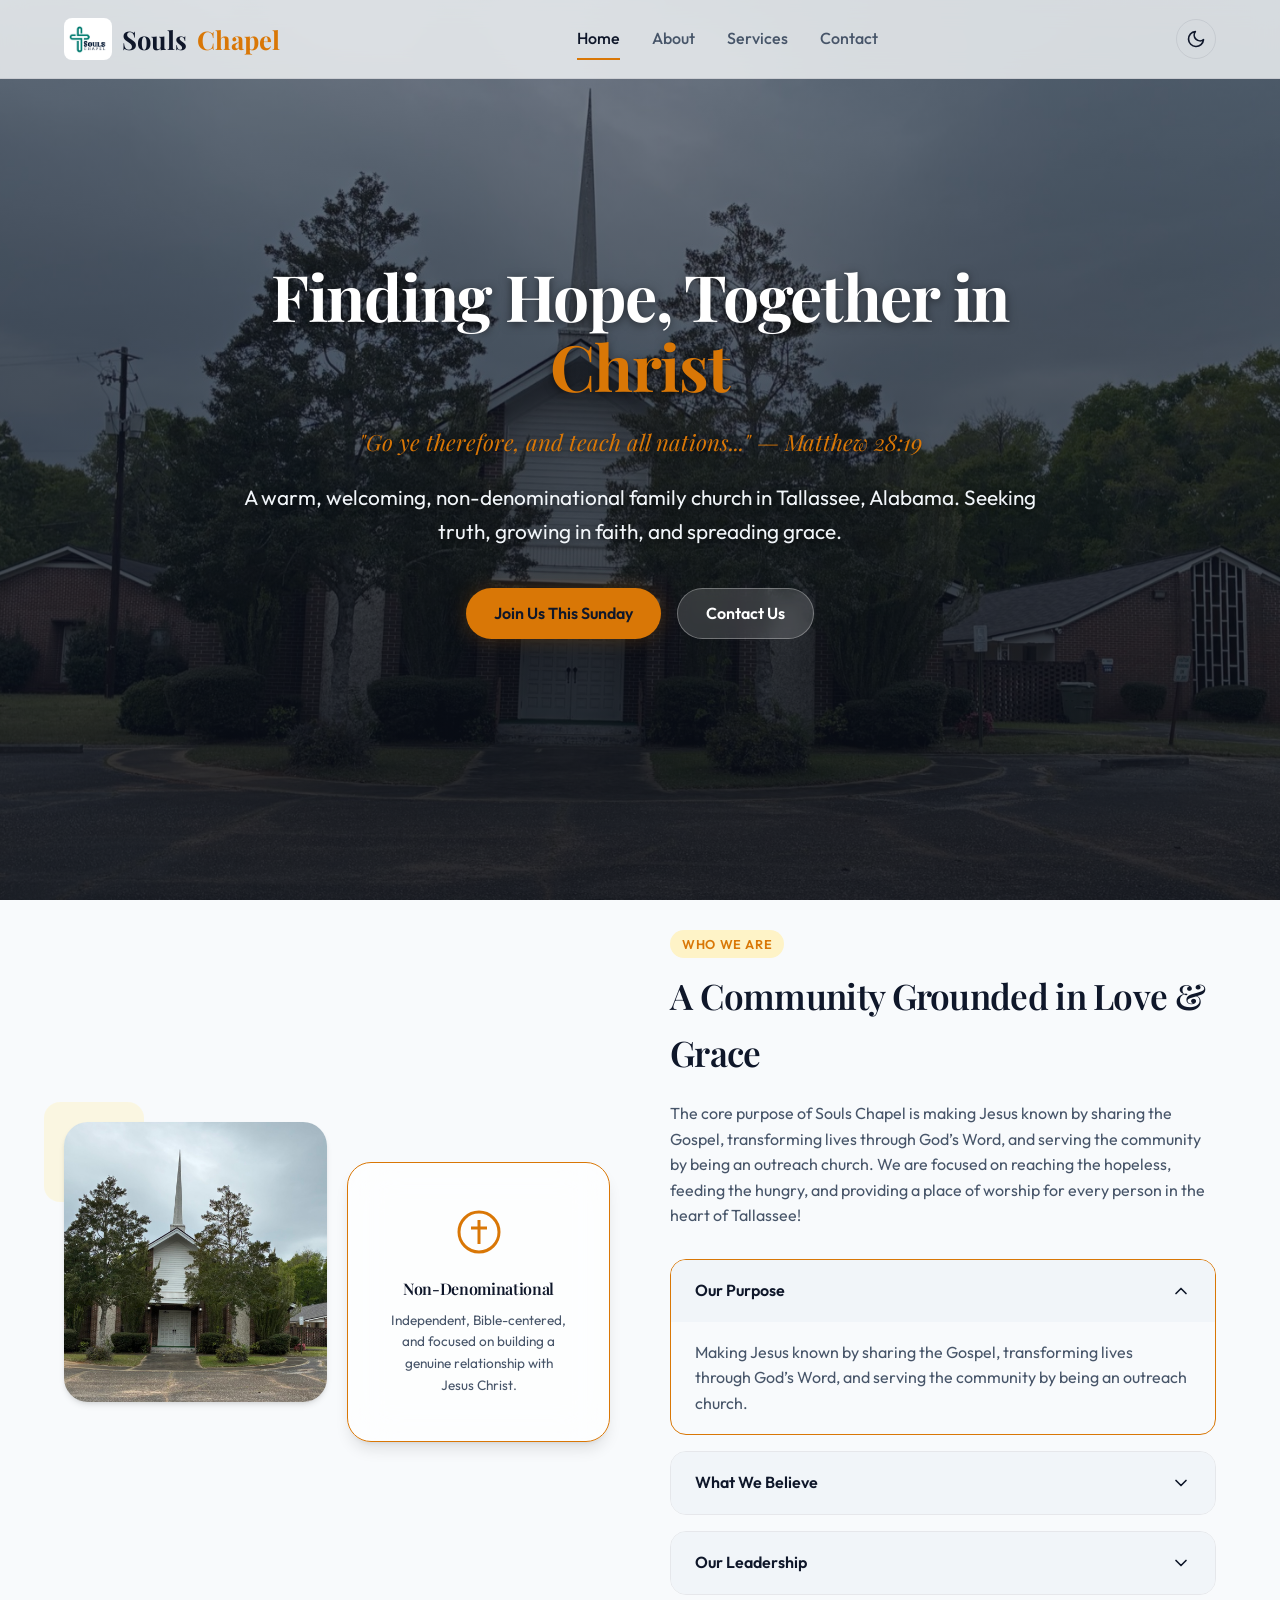
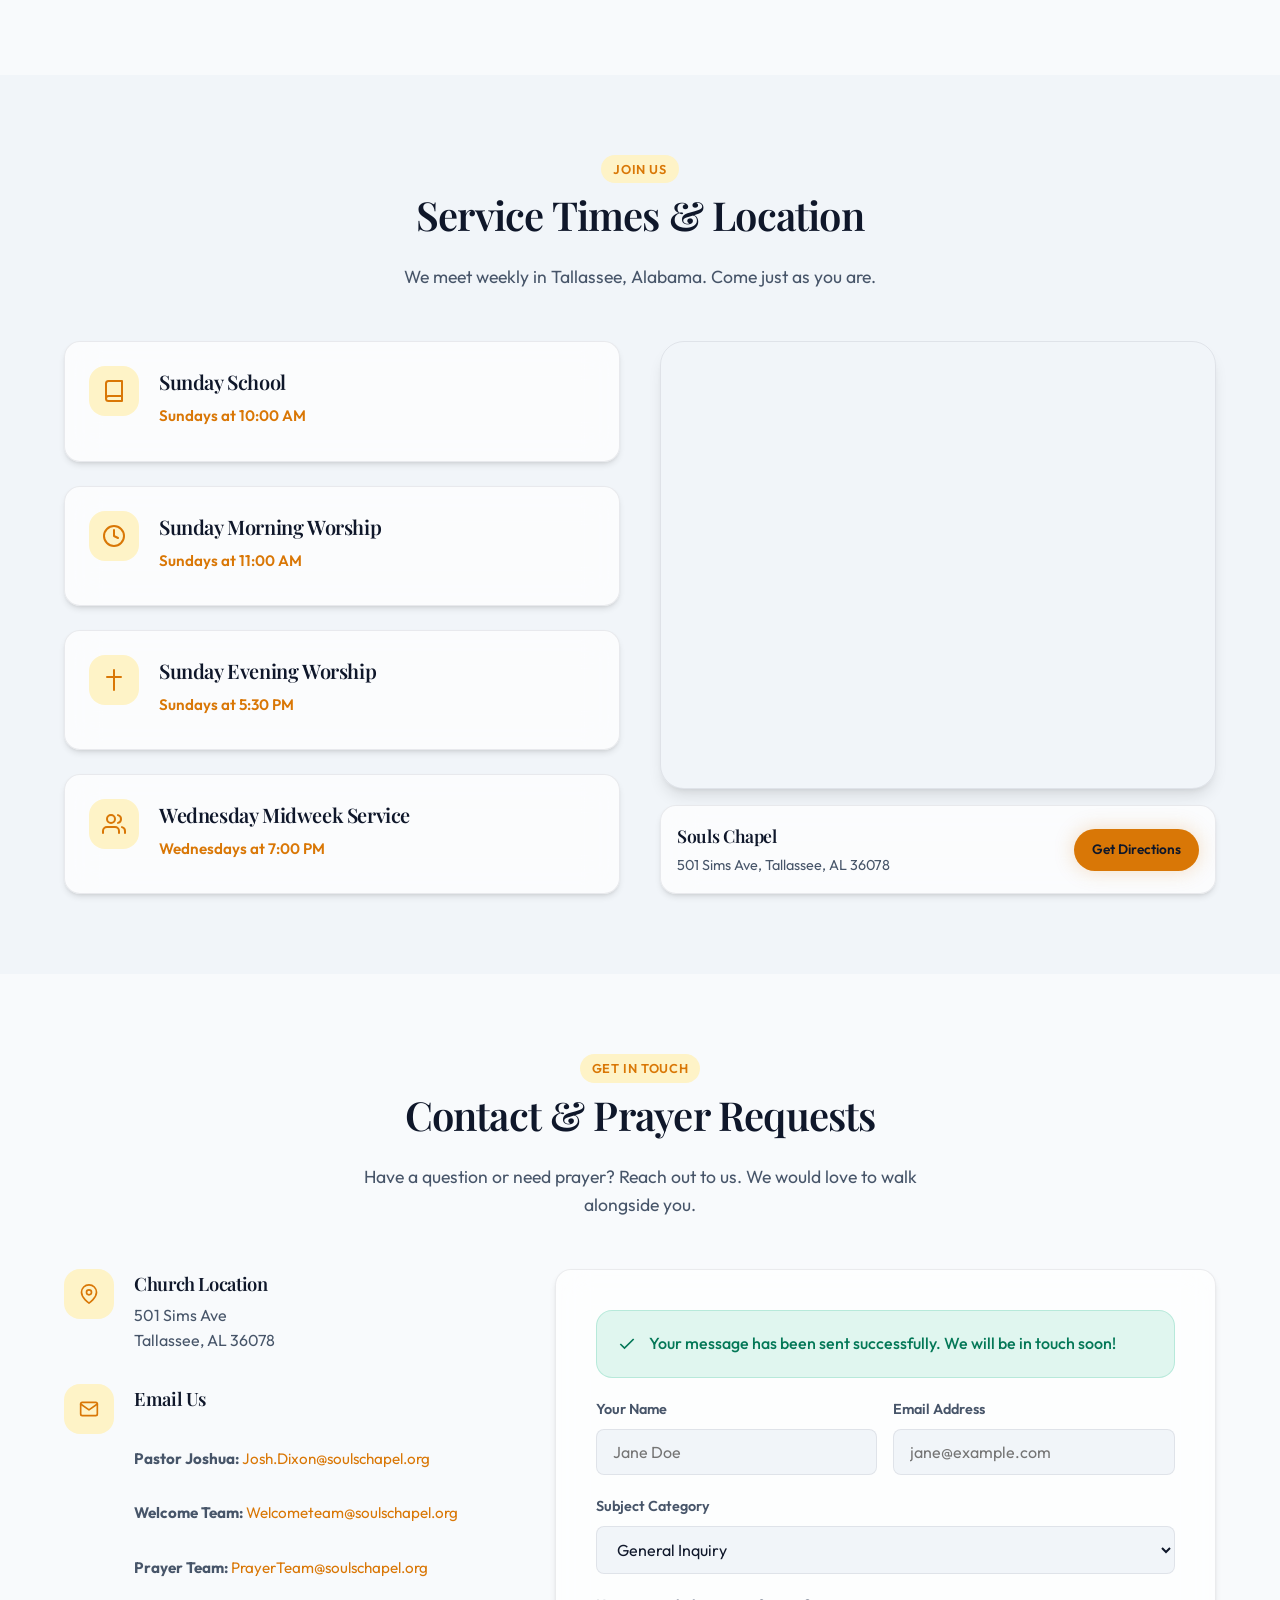
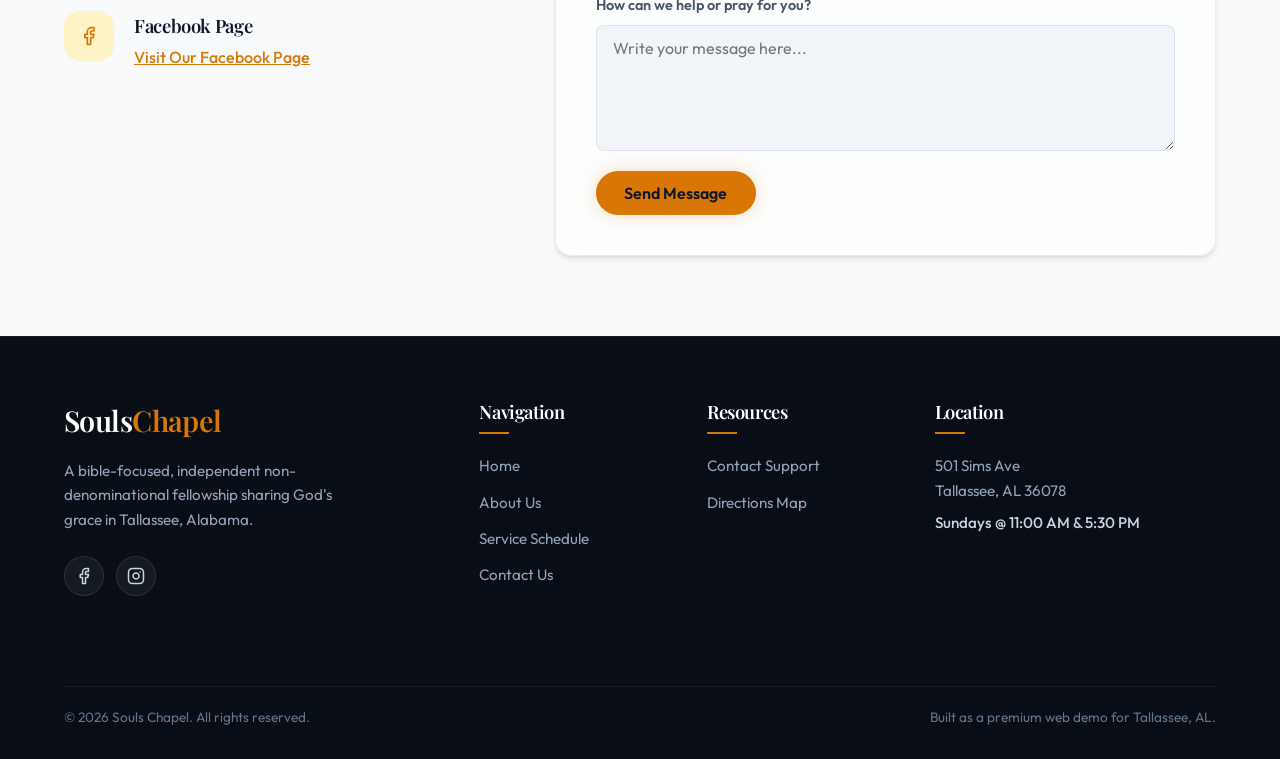
==== commit ddfcce31: "feat: integrate Web3Forms for contact form submissions and update email contact UI" ====
--- a/index.html
+++ b/index.html
@@ -147,7 +147,6 @@
               <div class="service-details">
                 <h4>Sunday School</h4>
                 <div class="time">Sundays at 10:00 AM</div>
-                <p>Interactive group Bible studies for all ages. Dig deeper into scripture and build fellowship.</p>
               </div>
             </div>
 
@@ -161,7 +160,6 @@
               <div class="service-details">
                 <h4>Sunday Morning Worship</h4>
                 <div class="time">Sundays at 11:00 AM</div>
-                <p>Worship praise, prayer, and deep Biblical messages. Children's church is available during the sermon.</p>
               </div>
             </div>
             
@@ -174,7 +172,6 @@
               <div class="service-details">
                 <h4>Sunday Evening Worship</h4>
                 <div class="time">Sundays at 5:30 PM</div>
-                <p>A closer community worship setting to end the Lord's Day focused on God's Word and prayer.</p>
               </div>
             </div>
 
@@ -190,7 +187,6 @@
               <div class="service-details">
                 <h4>Wednesday Midweek Service</h4>
                 <div class="time">Wednesdays at 7:00 PM</div>
-                <p>Adult prayer & Bible study fellowship to recharge your faith in the middle of the week.</p>
               </div>
             </div>
           </div>
@@ -251,7 +247,11 @@
             </div>
             <div class="contact-meta-text">
               <h4>Email Us</h4>
-              <p>office@soulschapel.org<br>prayer@soulschapel.org</p>
+              <p style="font-size: 0.95rem; line-height: 1.8;">
+                <strong>Pastor Joshua:</strong> <a href="mailto:Josh.Dixon@soulschapel.org" style="color: var(--accent);">Josh.Dixon@soulschapel.org</a><br>
+                <strong>Welcome Team:</strong> <a href="mailto:Welcometeam@soulschapel.org" style="color: var(--accent);">Welcometeam@soulschapel.org</a><br>
+                <strong>Prayer Team:</strong> <a href="mailto:PrayerTeam@soulschapel.org" style="color: var(--accent);">PrayerTeam@soulschapel.org</a>
+              </p>
             </div>
           </div>
 
@@ -276,32 +276,40 @@
             <span>Your message has been sent successfully. We will be in touch soon!</span>
           </div>
 
-          <form class="contact-form" id="contactForm" onsubmit="handleContact(event)">
-            <div class="form-row">
-              <div class="form-group">
-                <label for="contactName">Your Name</label>
-                <input type="text" id="contactName" required placeholder="Jane Doe">
-              </div>
-              <div class="form-group">
-                <label for="contactEmail">Email Address</label>
-                <input type="email" id="contactEmail" required placeholder="jane@example.com">
-              </div>
-            </div>
-            
-            <div class="form-group">
-              <label for="contactSubject">Subject</label>
-              <select id="contactSubject">
-                <option value="General">General Inquiry</option>
-                <option value="Prayer">Prayer Request</option>
-                <option value="Pastor">Question for Pastor Joshua</option>
-                <option value="Serve">Interested in Serving</option>
-              </select>
-            </div>
-            
-            <div class="form-group">
-              <label for="contactMessage">How can we help or pray for you?</label>
-              <textarea id="contactMessage" rows="5" required placeholder="Write your message here..."></textarea>
-            </div>
+           <form class="contact-form" id="contactForm" action="https://api.web3forms.com/submit" method="POST" onsubmit="handleContact(event)">
+             <!-- Web3Forms Access Key (Paste your key in value) -->
+             <input type="hidden" name="access_key" value="35dca924-9b62-41ac-bdc9-82177b75006b">
+             
+             <!-- Optional: Custom Email Subject -->
+             <input type="hidden" name="subject" value="New Contact Form Submission - Souls Chapel">
+             <!-- Optional: Anti-Spam HoneyPot -->
+             <input type="checkbox" name="botcheck" class="hidden" style="display: none;">
+
+             <div class="form-row">
+               <div class="form-group">
+                 <label for="contactName">Your Name</label>
+                 <input type="text" id="contactName" name="name" required placeholder="Jane Doe">
+               </div>
+               <div class="form-group">
+                 <label for="contactEmail">Email Address</label>
+                 <input type="email" id="contactEmail" name="email" required placeholder="jane@example.com">
+               </div>
+             </div>
+             
+             <div class="form-group">
+               <label for="contactSubject">Subject Category</label>
+               <select id="contactSubject" name="category">
+                 <option value="General">General Inquiry</option>
+                 <option value="Prayer">Prayer Request</option>
+                 <option value="Pastor">Question for Pastor Joshua</option>
+                 <option value="Serve">Interested in Serving</option>
+               </select>
+             </div>
+             
+             <div class="form-group">
+               <label for="contactMessage">How can we help or pray for you?</label>
+               <textarea id="contactMessage" name="message" rows="5" required placeholder="Write your message here..."></textarea>
+             </div>
             
             <button type="submit" class="btn btn-primary">Send Message</button>
           </form>
--- a/styles.css
+++ b/styles.css
@@ -1346,6 +1346,19 @@
 
 [data-theme="dark"] .form-response-message.success {
   color: #34d399;
+}
+
+.form-response-message.error {
+  display: flex;
+  align-items: center;
+  gap: 12px;
+  background-color: rgba(239, 68, 68, 0.12);
+  border: 1px solid rgba(239, 68, 68, 0.2);
+  color: #b91c1c;
+}
+
+[data-theme="dark"] .form-response-message.error {
+  color: #f87171;
 }
 
 @keyframes fadeIn {
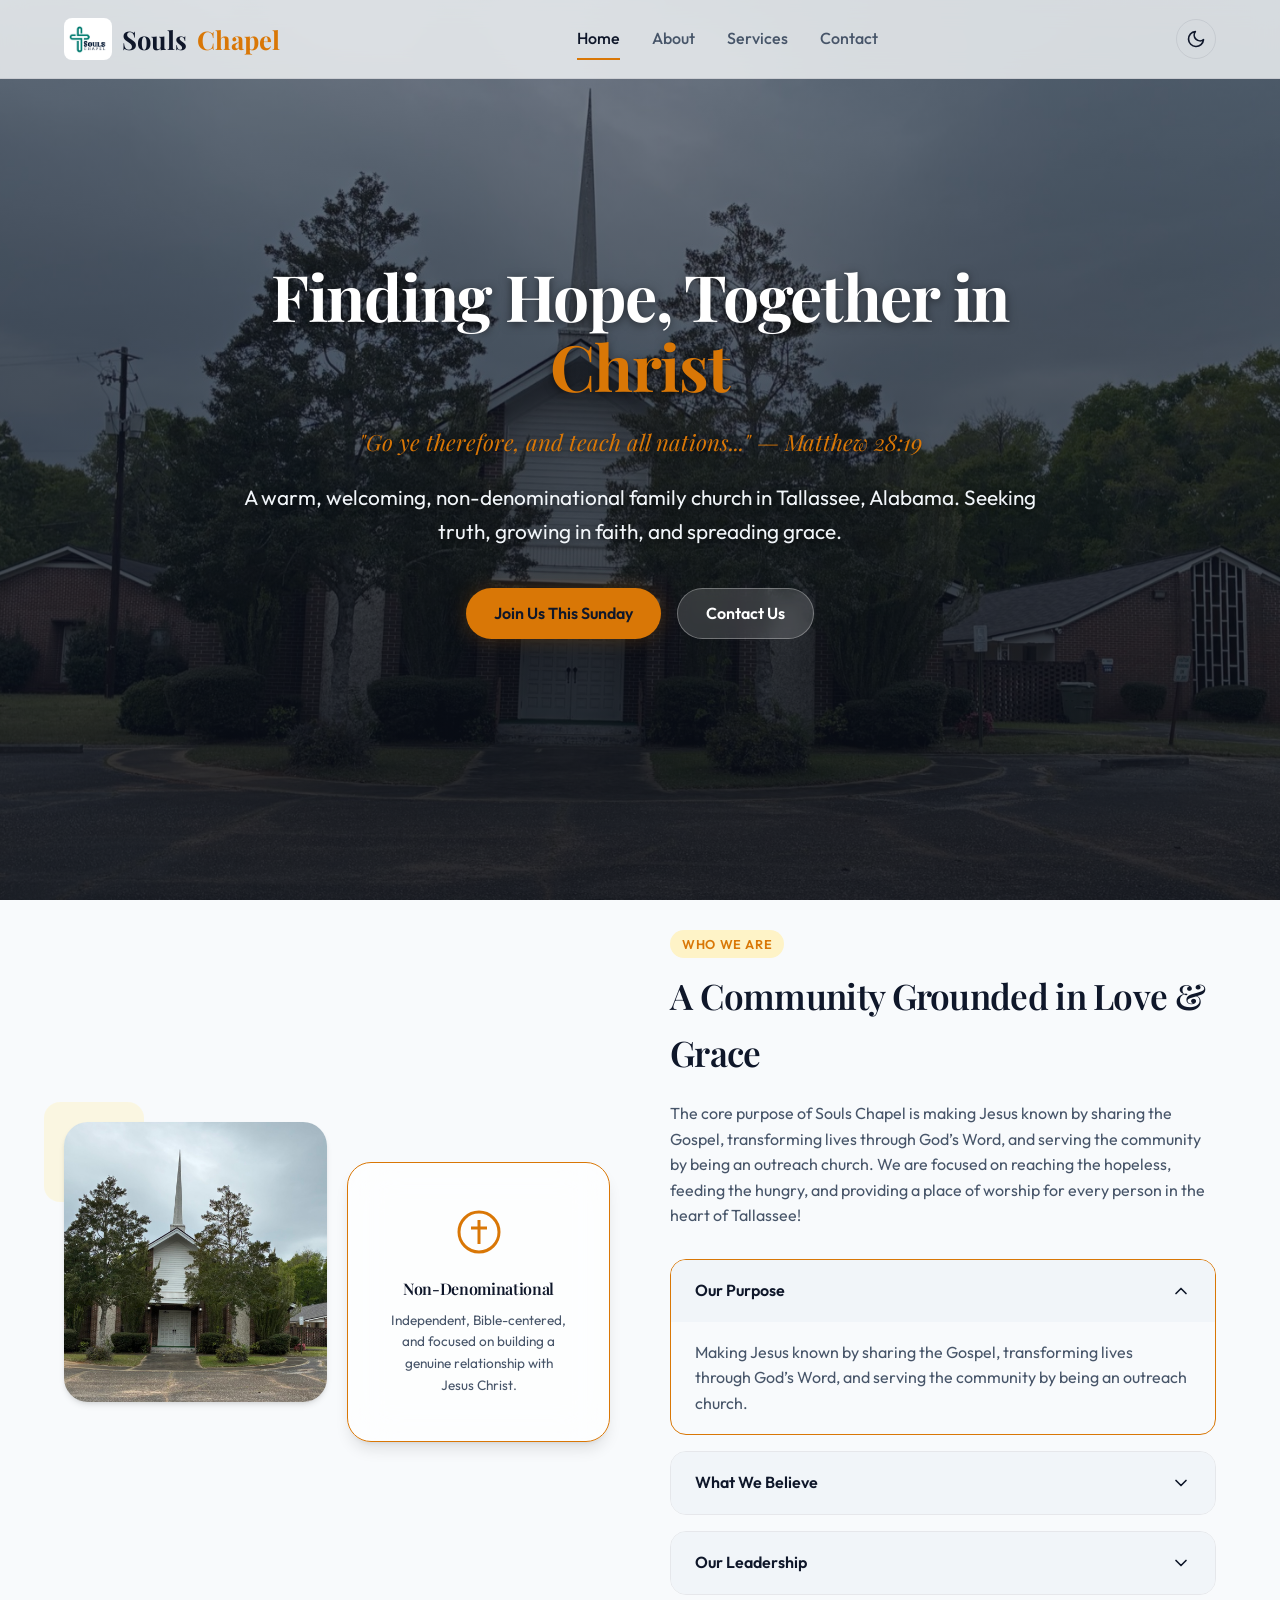
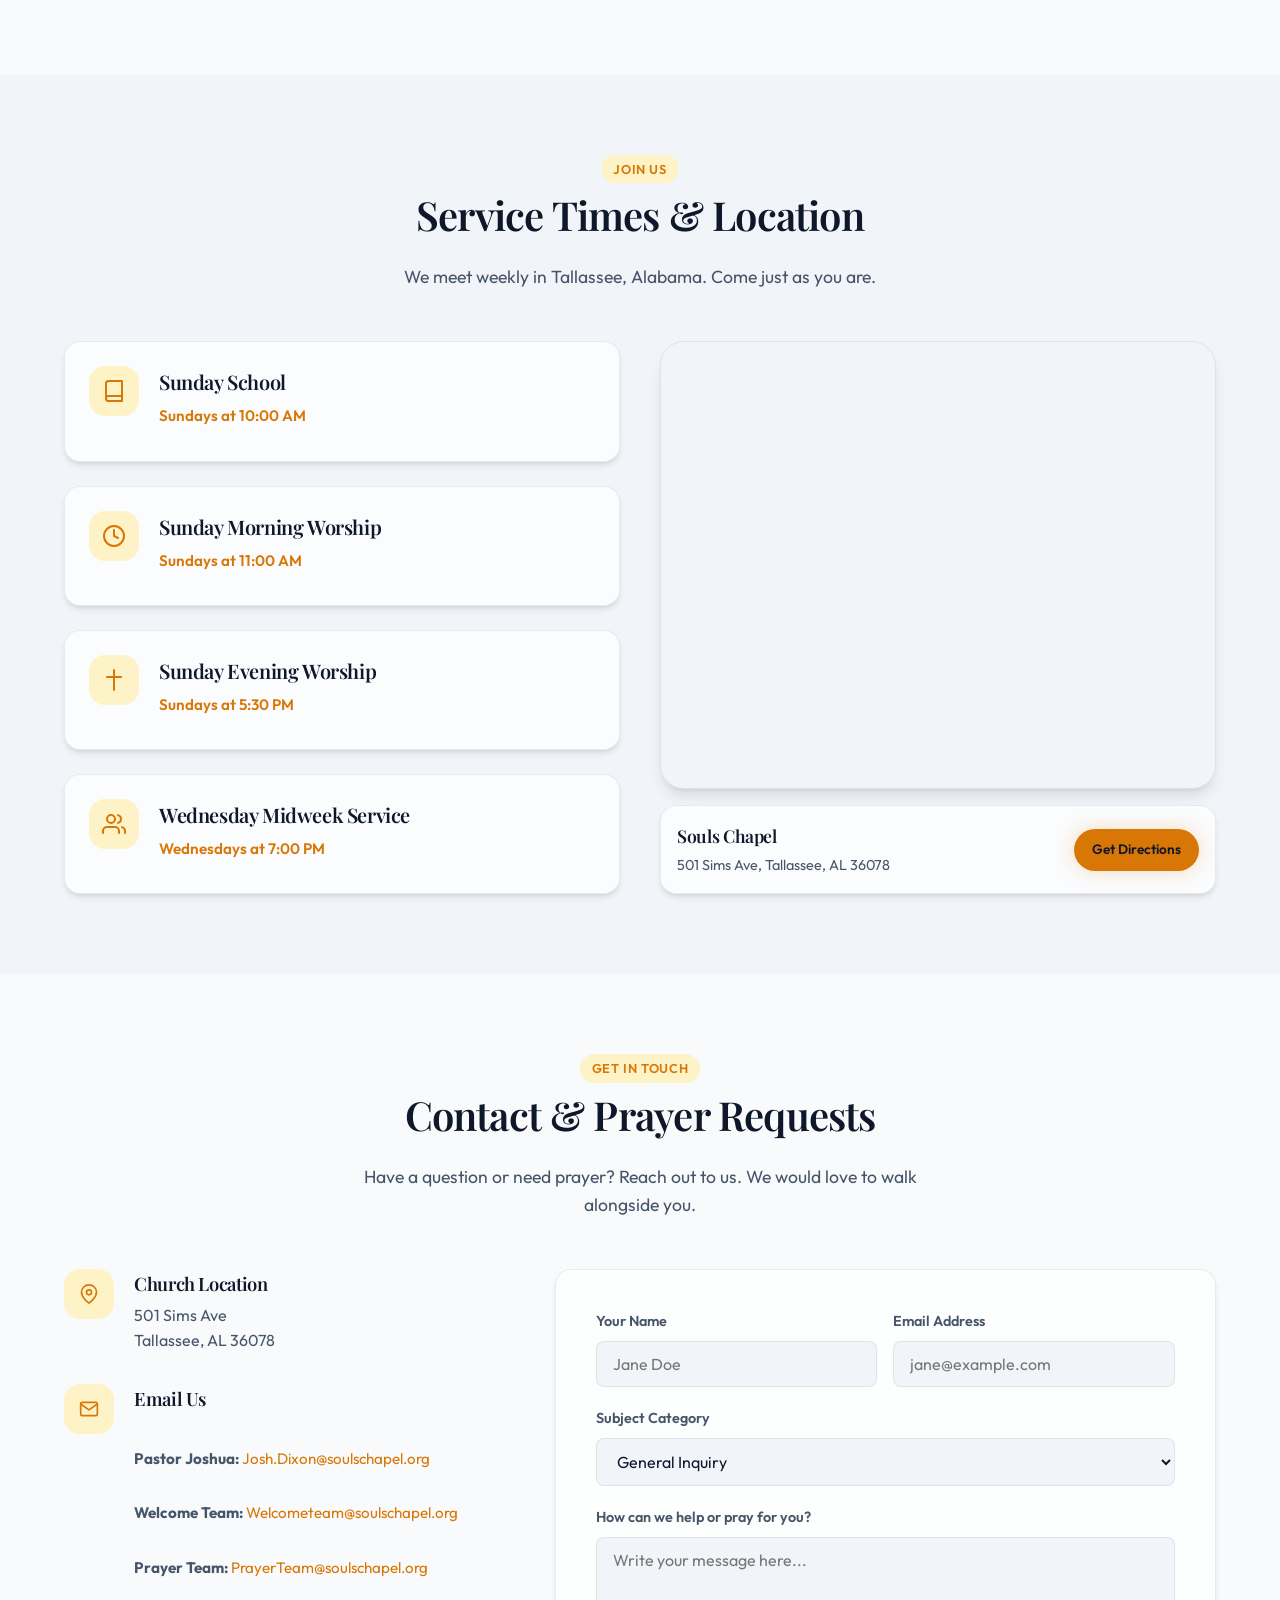
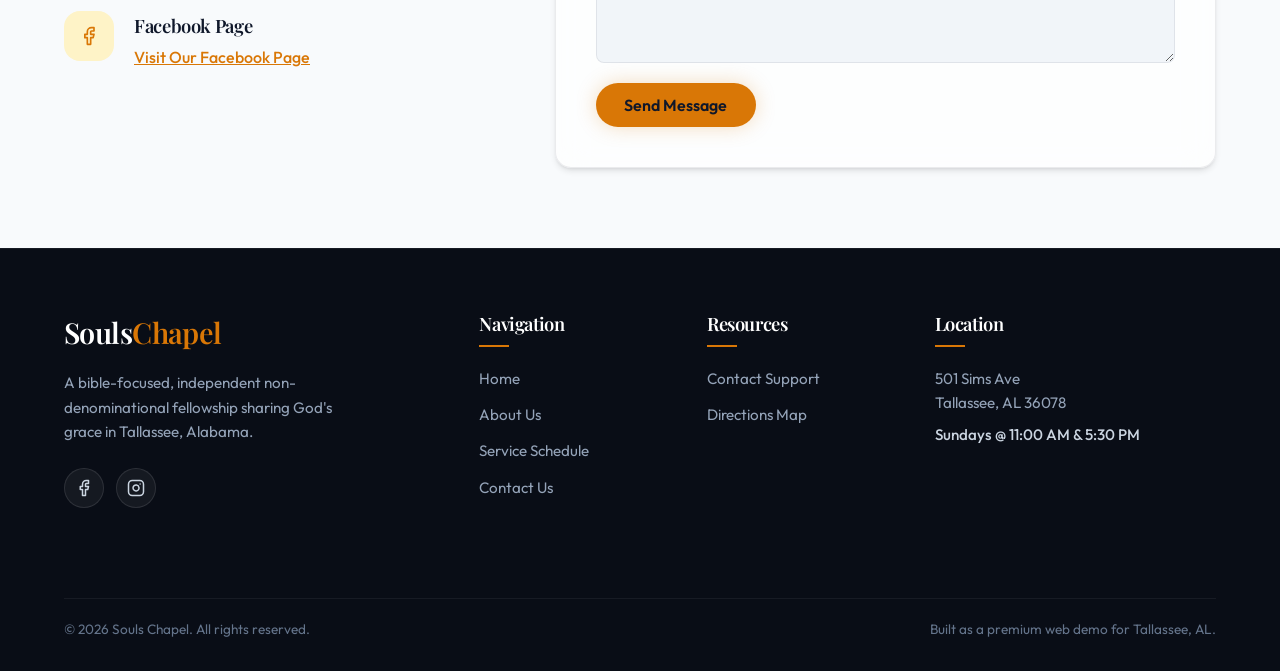
==== commit d69ac144: "fix: hide contact form response banner by default" ====
--- a/index.html
+++ b/index.html
@@ -269,7 +269,7 @@
         </div>
         
         <div class="contact-card glass">
-          <div id="contactResponse" class="form-response-message success">
+          <div id="contactResponse" class="form-response-message">
             <svg width="20" height="20" viewBox="0 0 24 24" fill="none" stroke="currentColor" stroke-width="2">
               <polyline points="20 6 9 17 4 12"></polyline>
             </svg>
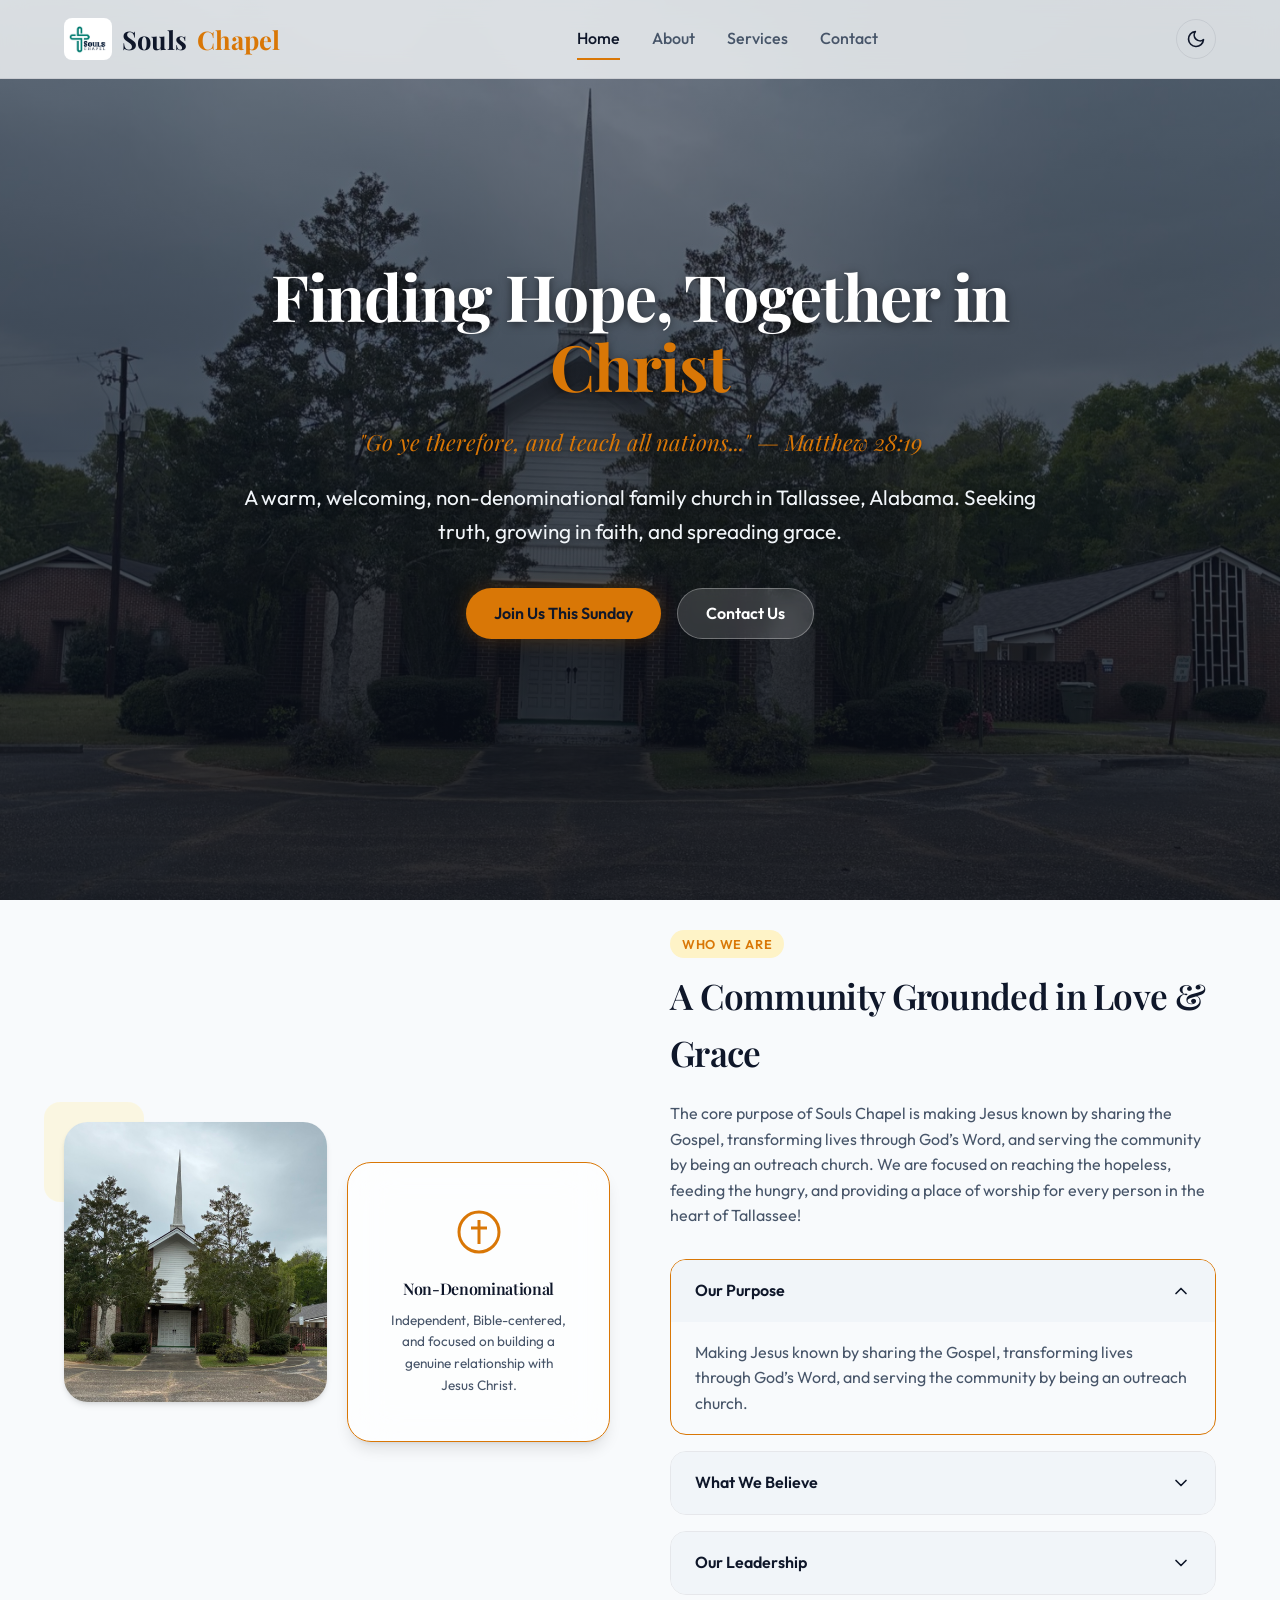
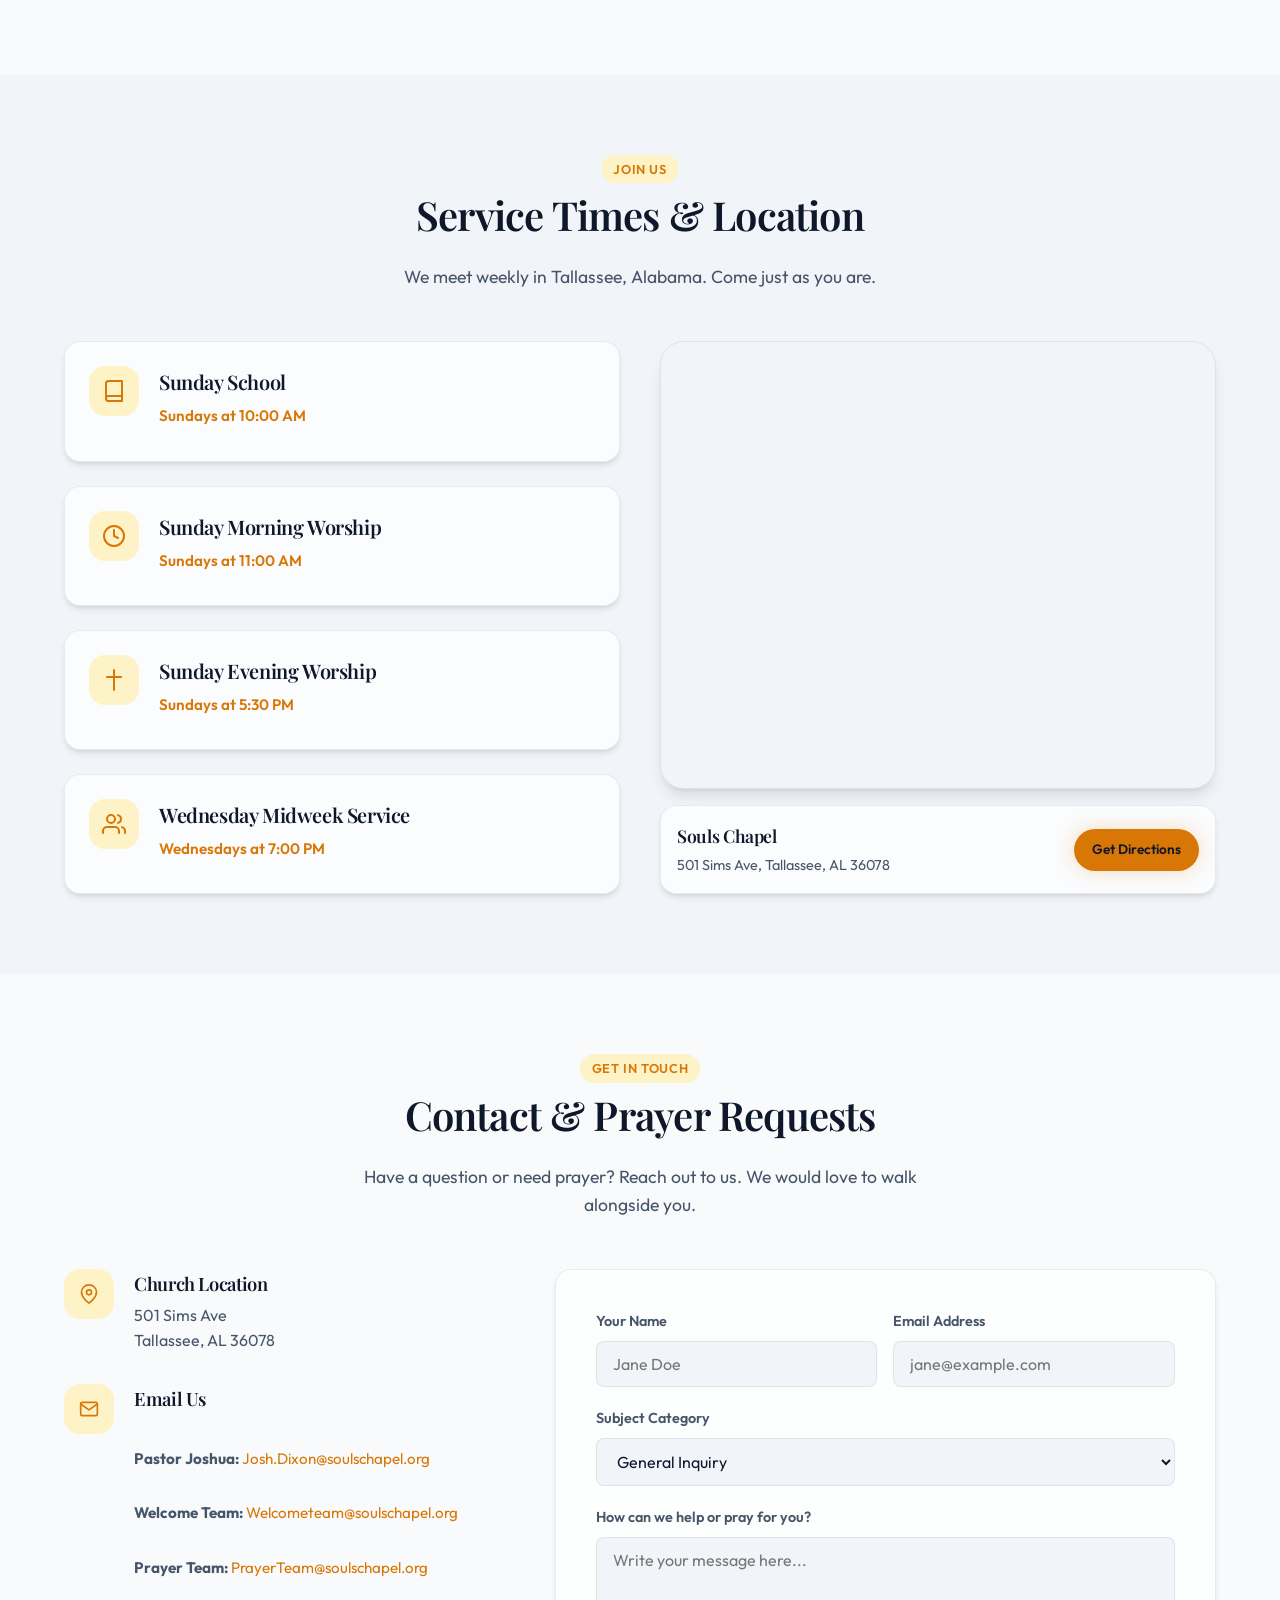
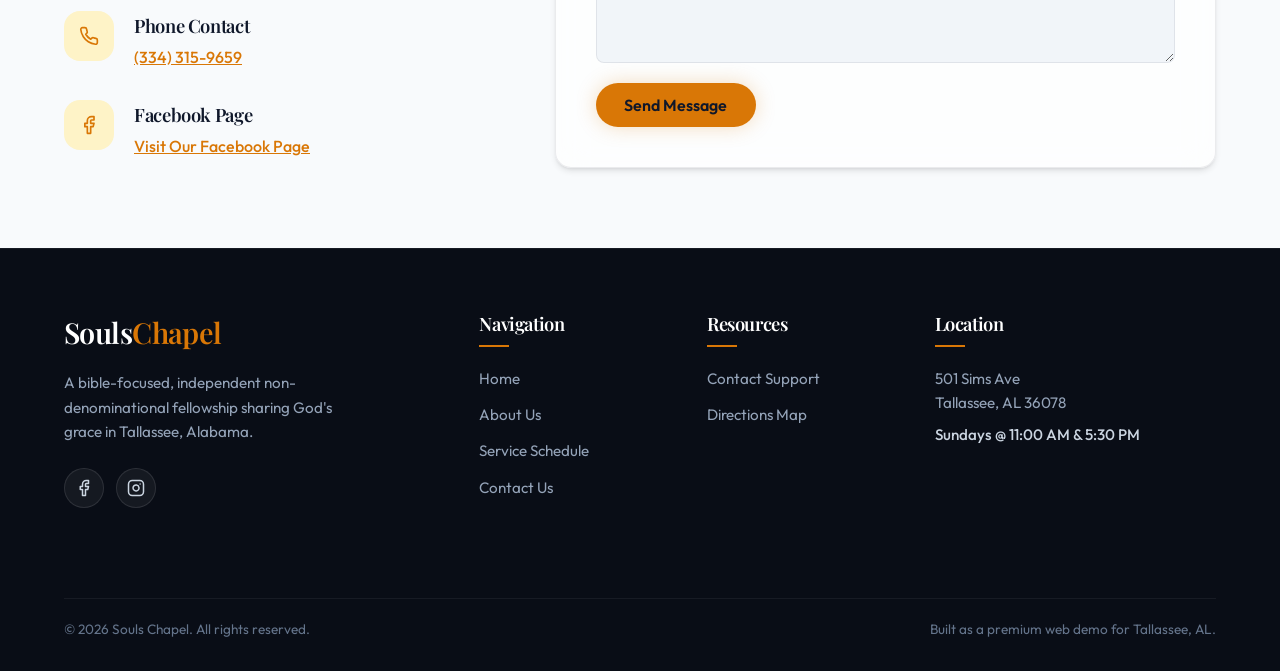
==== commit c9275f11: "feat: add phone contact (334) 315-9659 to Contact page and backups" ====
--- a/index.html
+++ b/index.html
@@ -252,6 +252,18 @@
                 <strong>Welcome Team:</strong> <a href="mailto:Welcometeam@soulschapel.org" style="color: var(--accent);">Welcometeam@soulschapel.org</a><br>
                 <strong>Prayer Team:</strong> <a href="mailto:PrayerTeam@soulschapel.org" style="color: var(--accent);">PrayerTeam@soulschapel.org</a>
               </p>
+            </div>
+          </div>
+
+          <div class="contact-meta-item">
+            <div class="contact-meta-icon">
+              <svg width="20" height="20" viewBox="0 0 24 24" fill="none" stroke="currentColor" stroke-width="2" stroke-linecap="round" stroke-linejoin="round">
+                <path d="M22 16.92v3a2 2 0 0 1-2.18 2 19.79 19.79 0 0 1-8.63-3.07 19.5 19.5 0 0 1-6-6 19.79 19.79 0 0 1-3.07-8.67A2 2 0 0 1 4.11 2h3a2 2 0 0 1 2 1.72 12.84 12.84 0 0 0 .7 2.81 2 2 0 0 1-.45 2.11L8.09 9.91a16 16 0 0 0 6 6l1.27-1.27a2 2 0 0 1 2.11-.45 12.84 12.84 0 0 0 2.81.7A2 2 0 0 1 22 16.92z"/>
+              </svg>
+            </div>
+            <div class="contact-meta-text">
+              <h4>Phone Contact</h4>
+              <p><a href="tel:3343159659" style="color: var(--accent); font-weight: 500; text-decoration: underline;">(334) 315-9659</a></p>
             </div>
           </div>
 
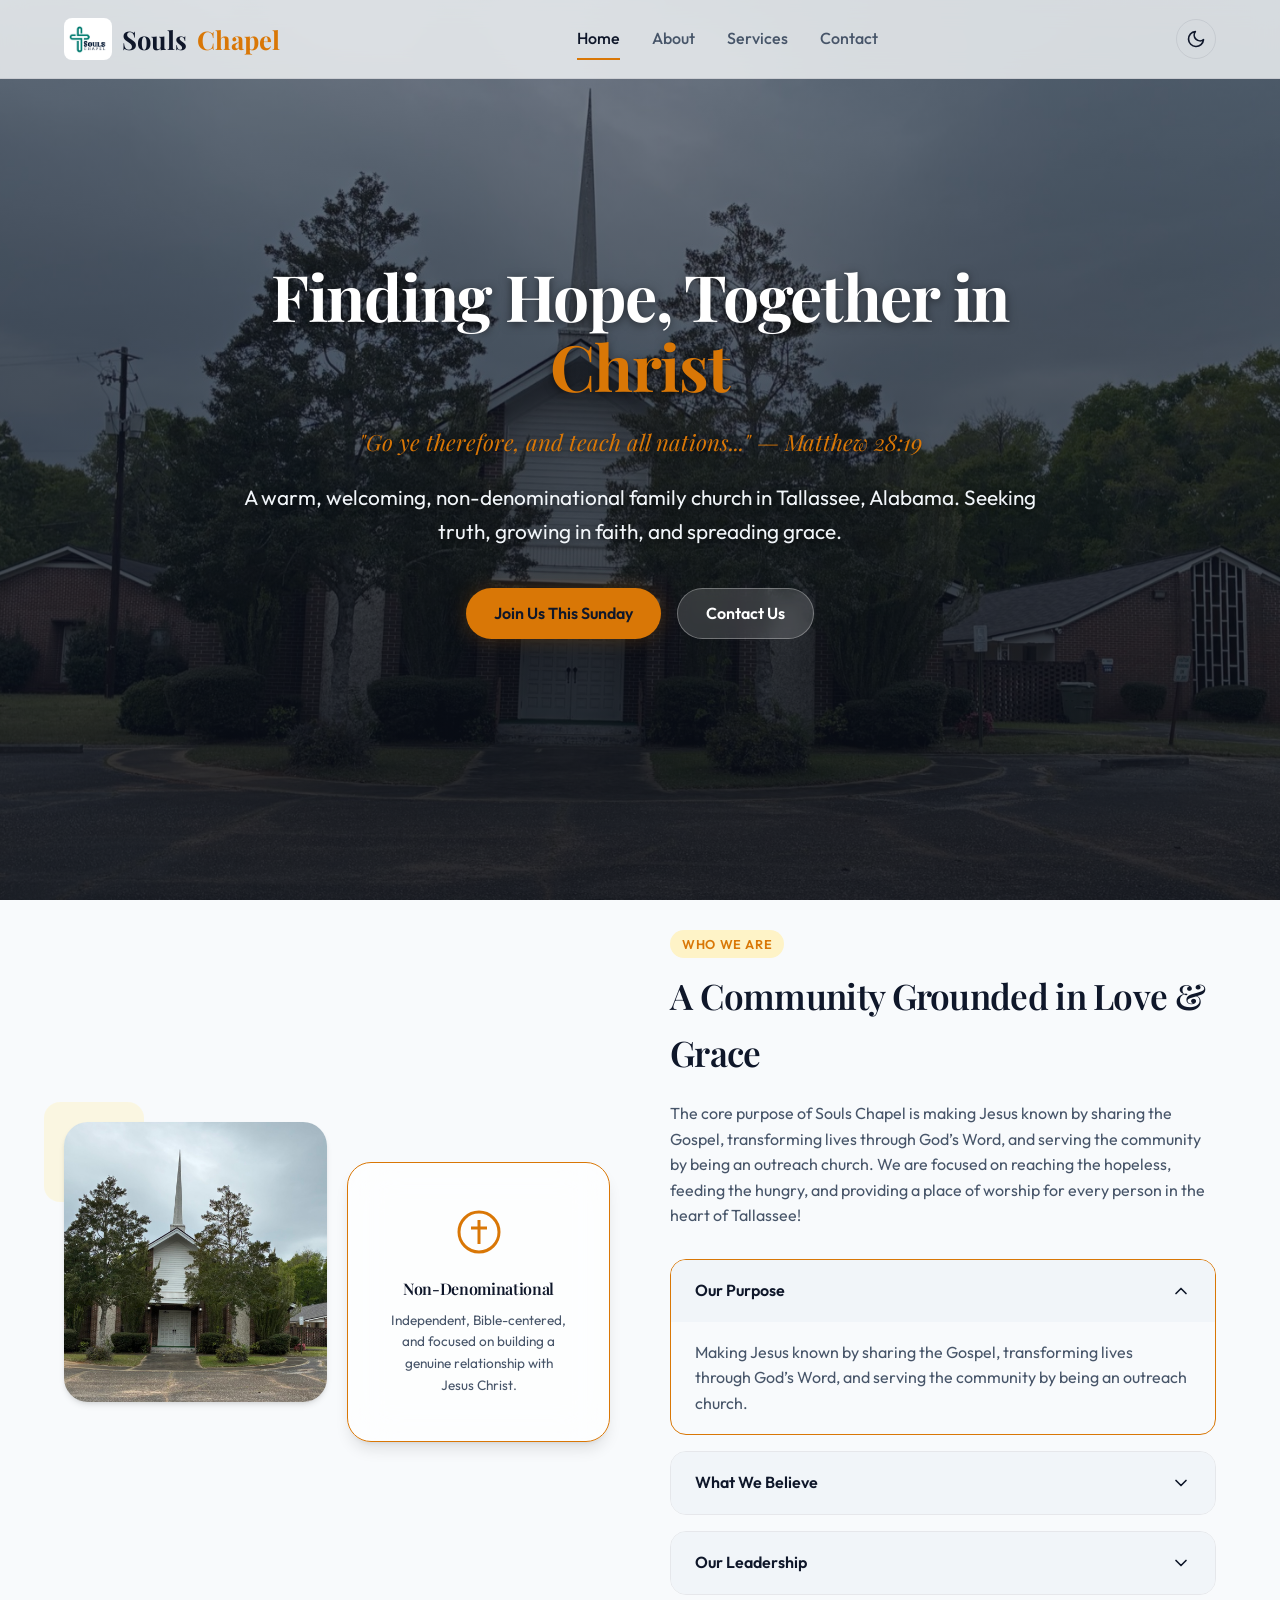
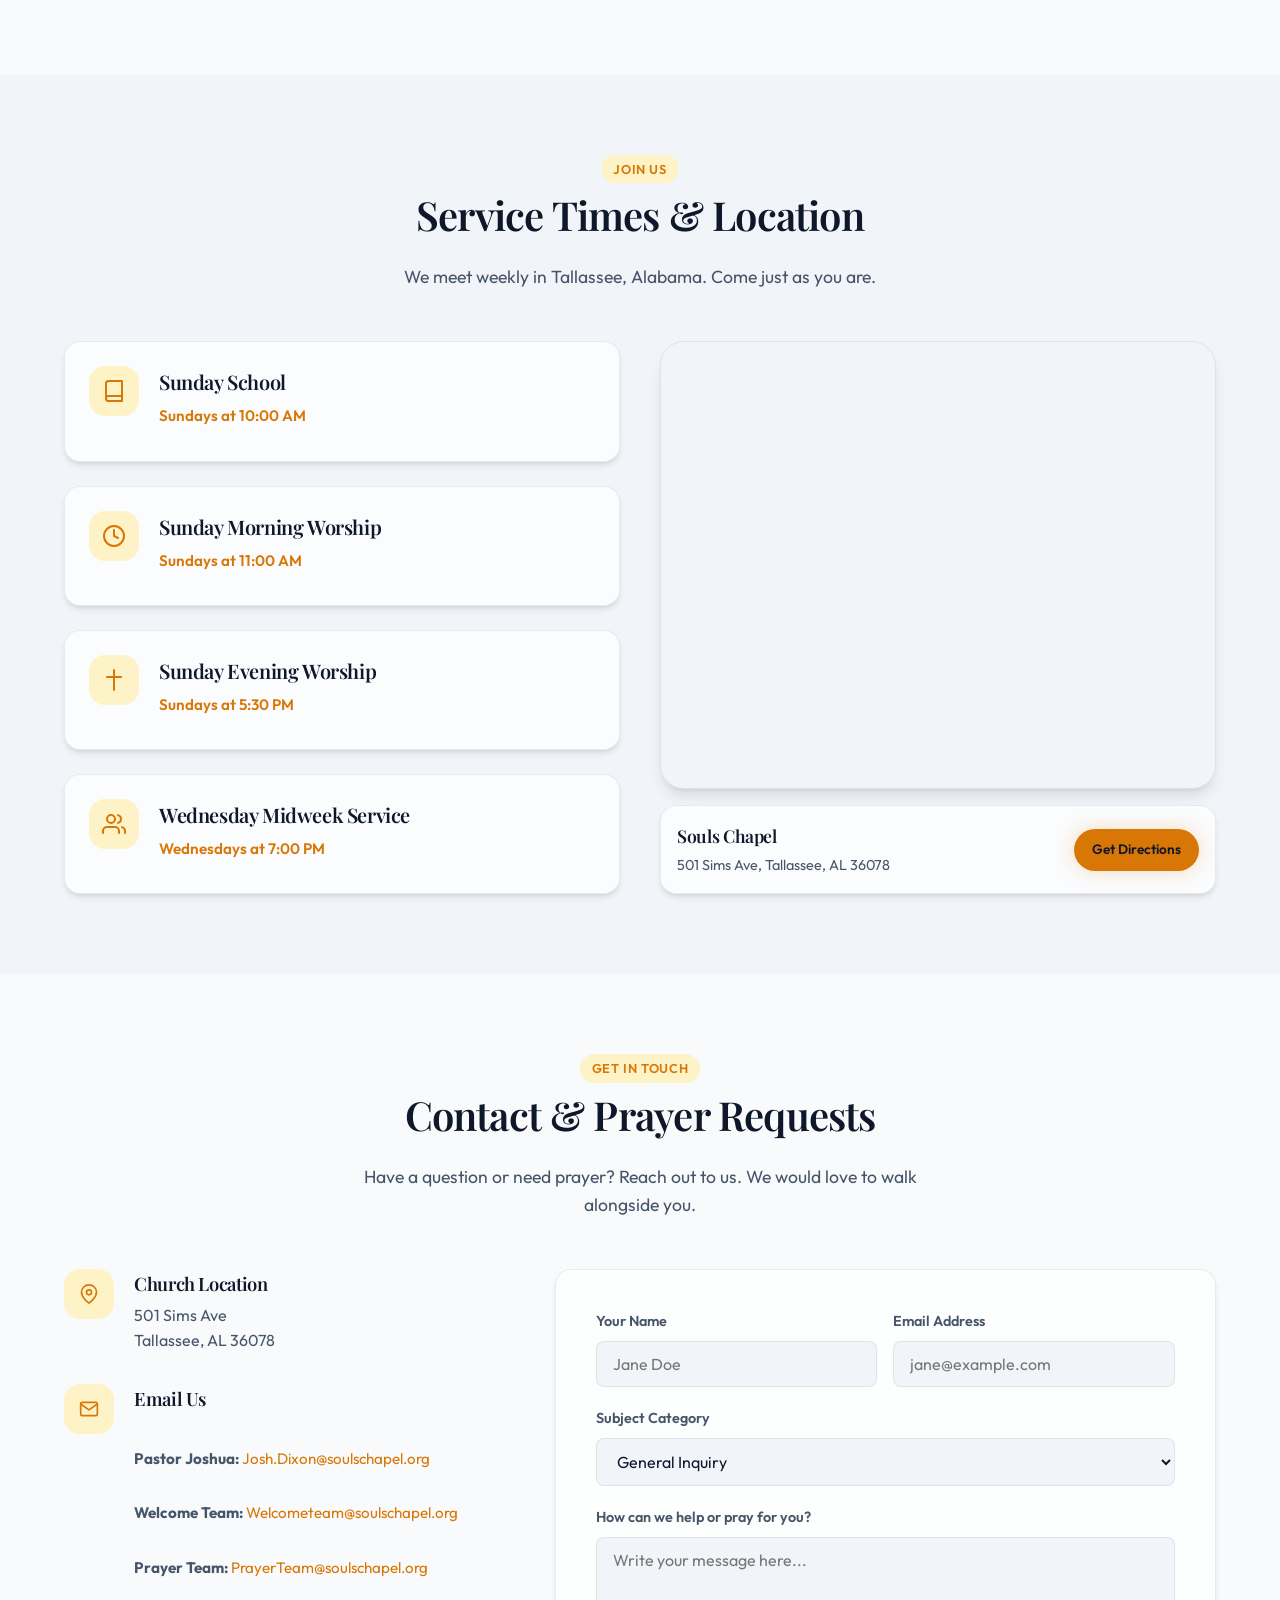
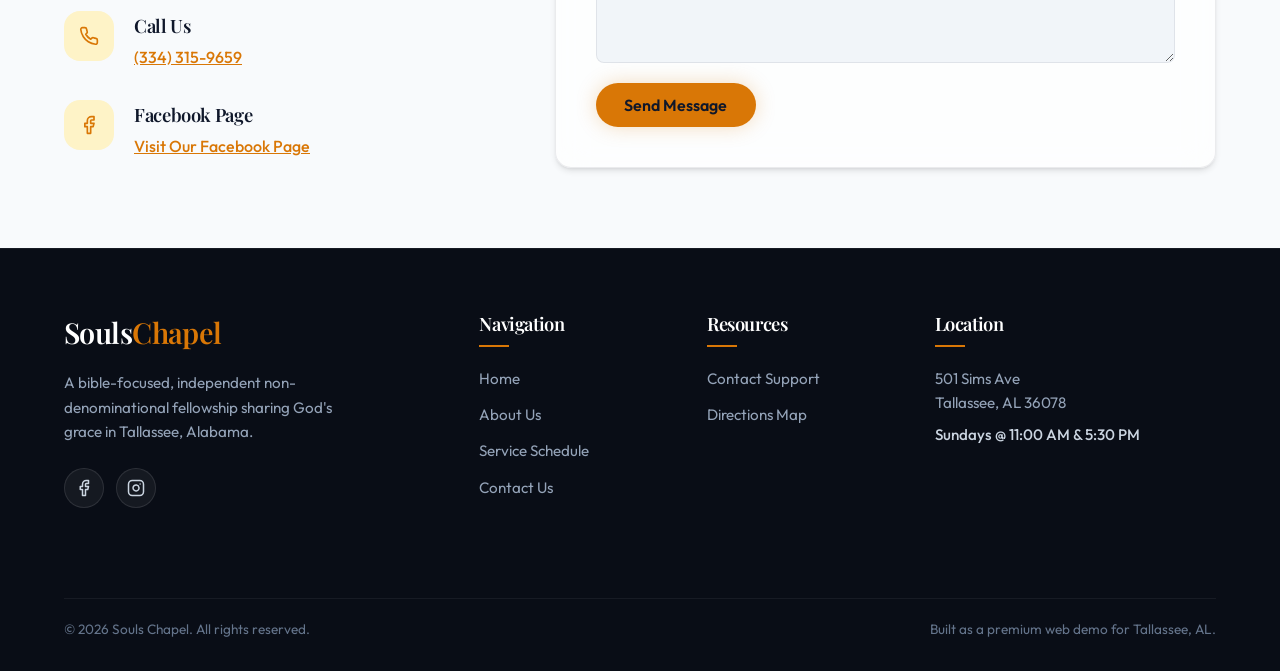
==== commit de09790f: "style: change Phone Contact heading to Call Us" ====
--- a/index.html
+++ b/index.html
@@ -262,7 +262,7 @@
               </svg>
             </div>
             <div class="contact-meta-text">
-              <h4>Phone Contact</h4>
+              <h4>Call Us</h4>
               <p><a href="tel:3343159659" style="color: var(--accent); font-weight: 500; text-decoration: underline;">(334) 315-9659</a></p>
             </div>
           </div>
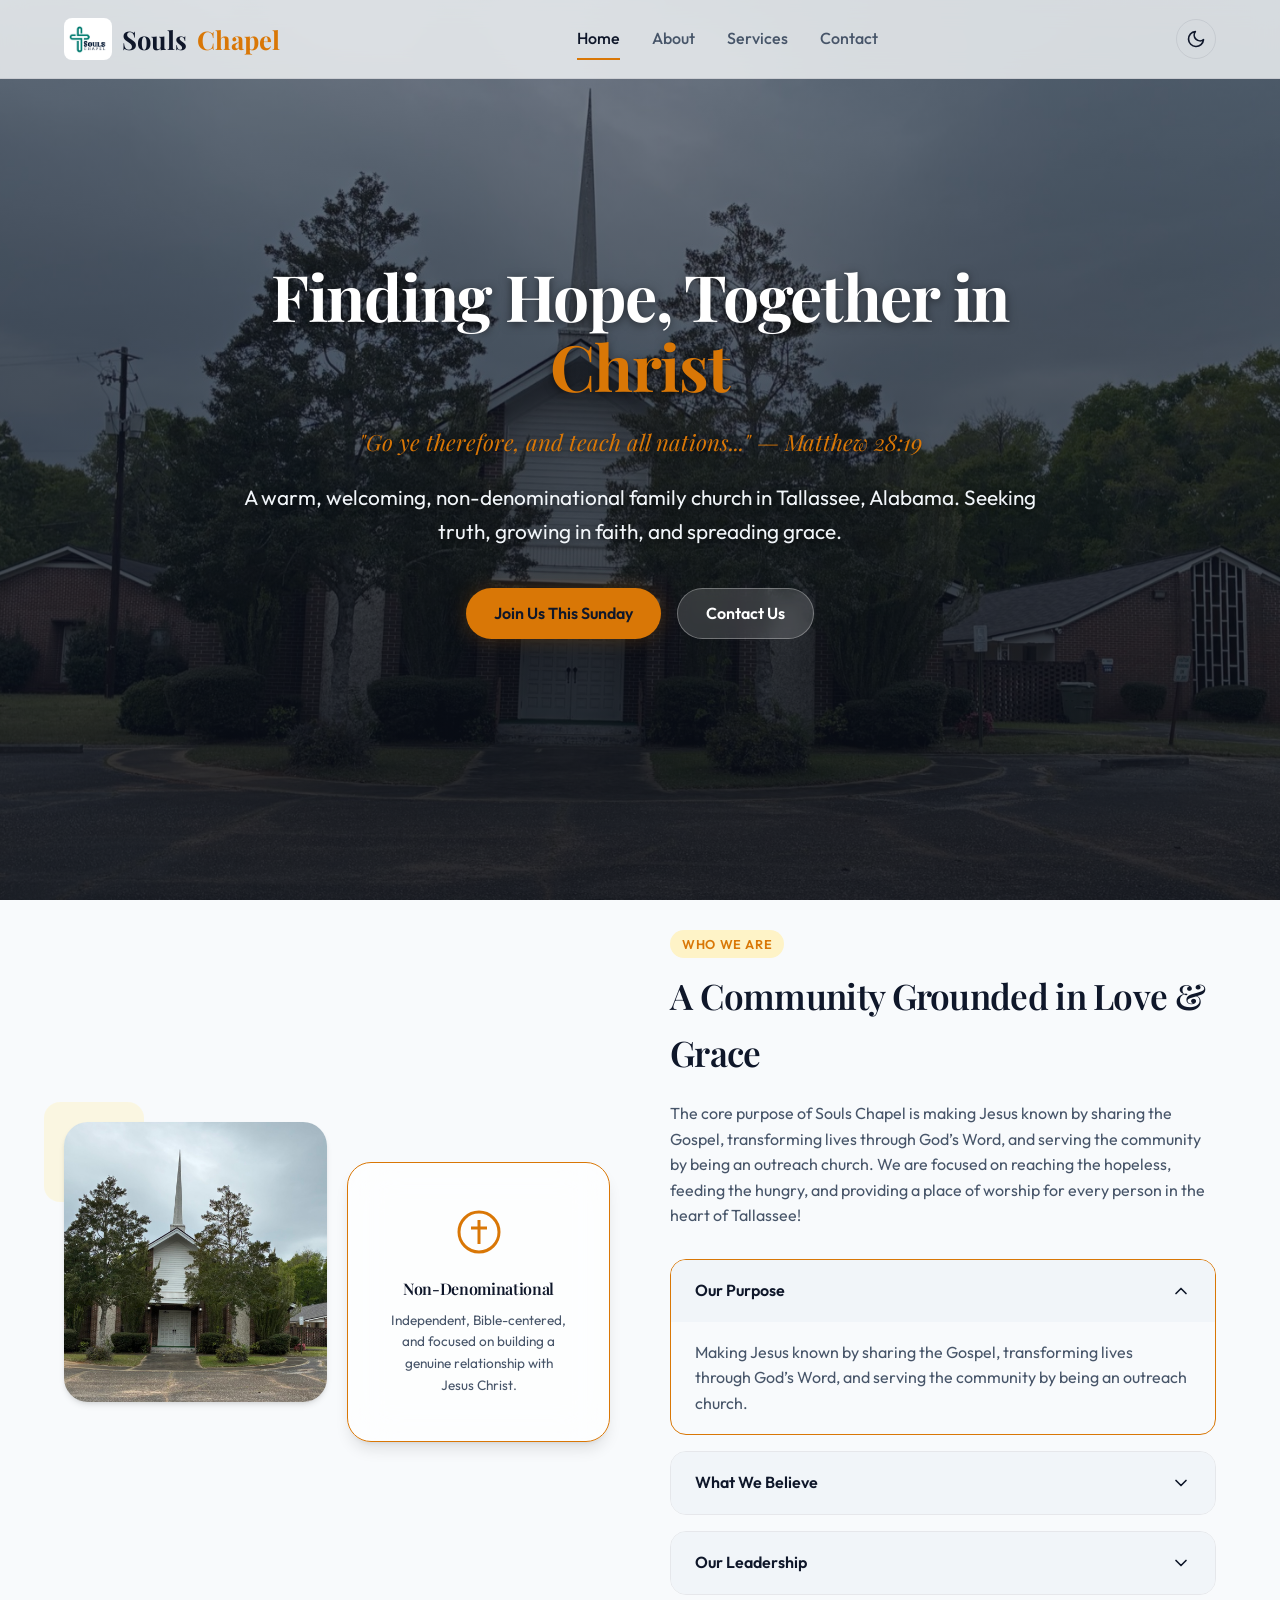
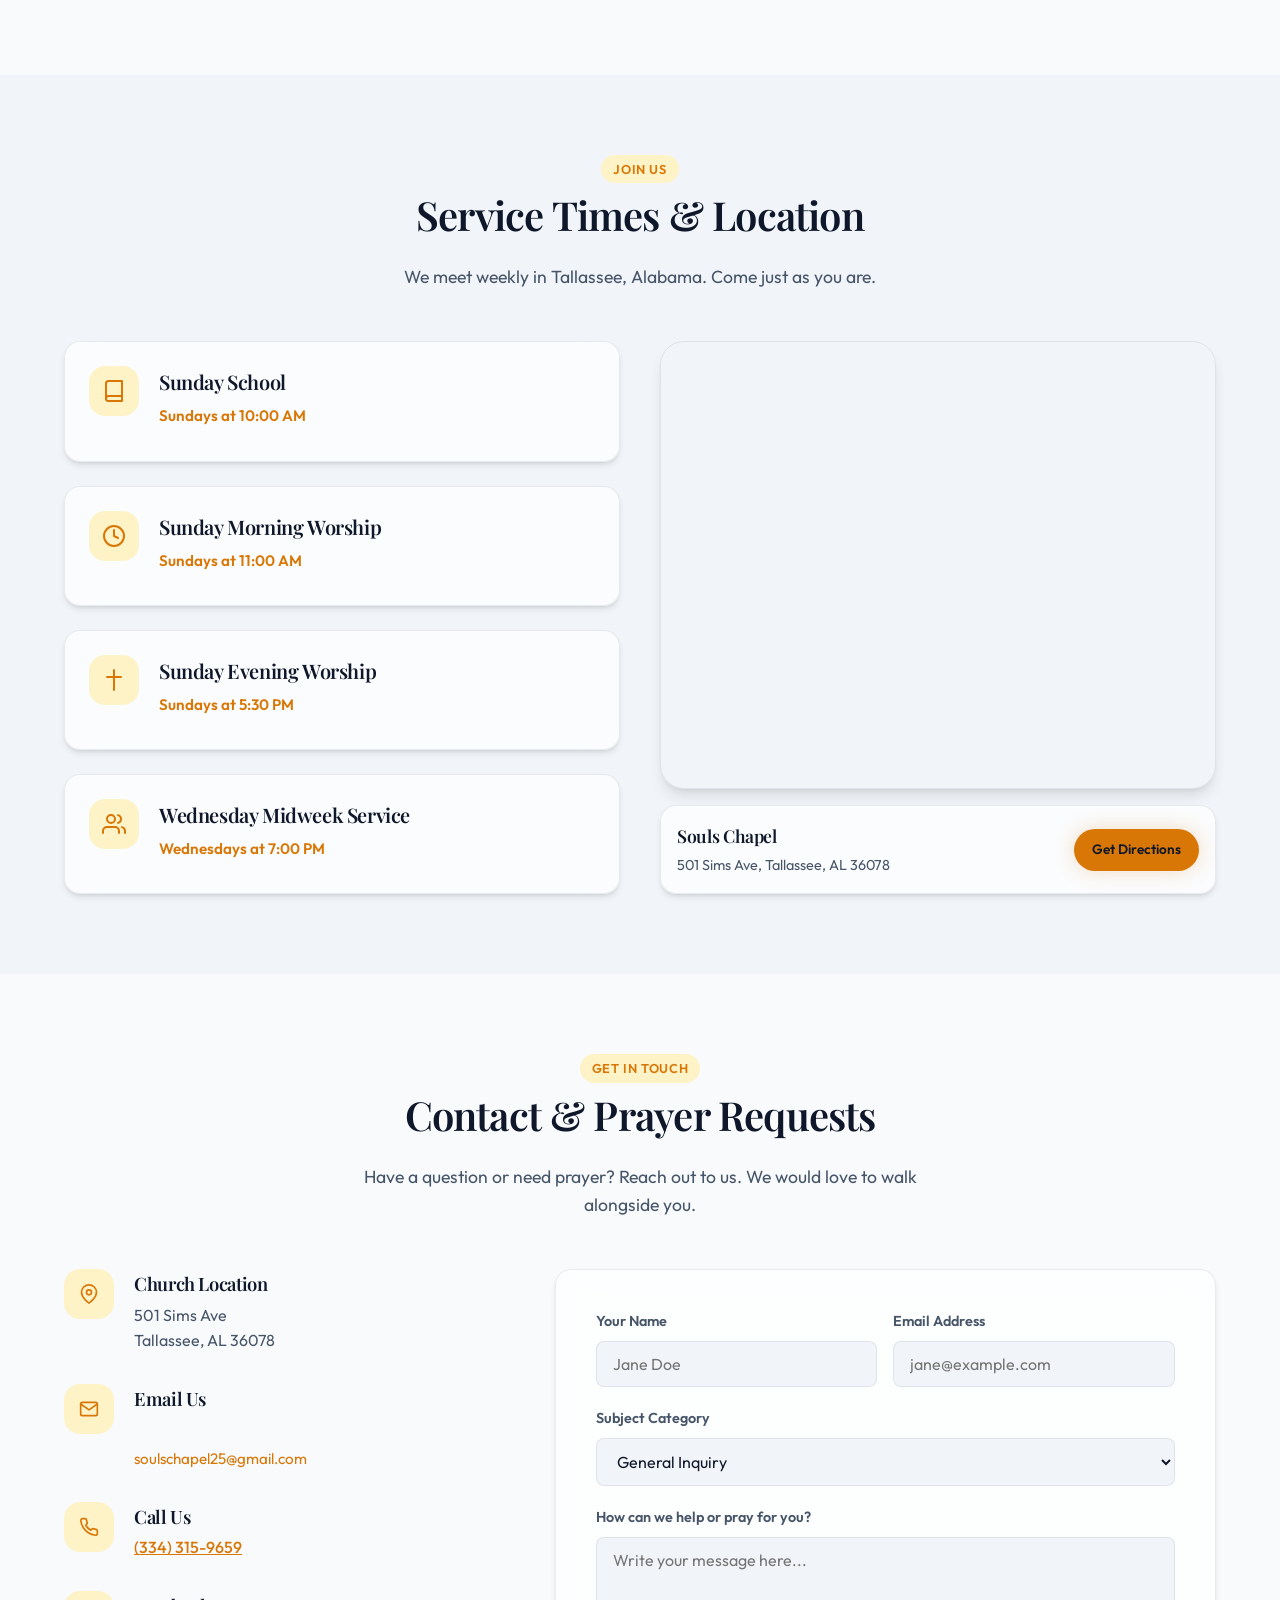
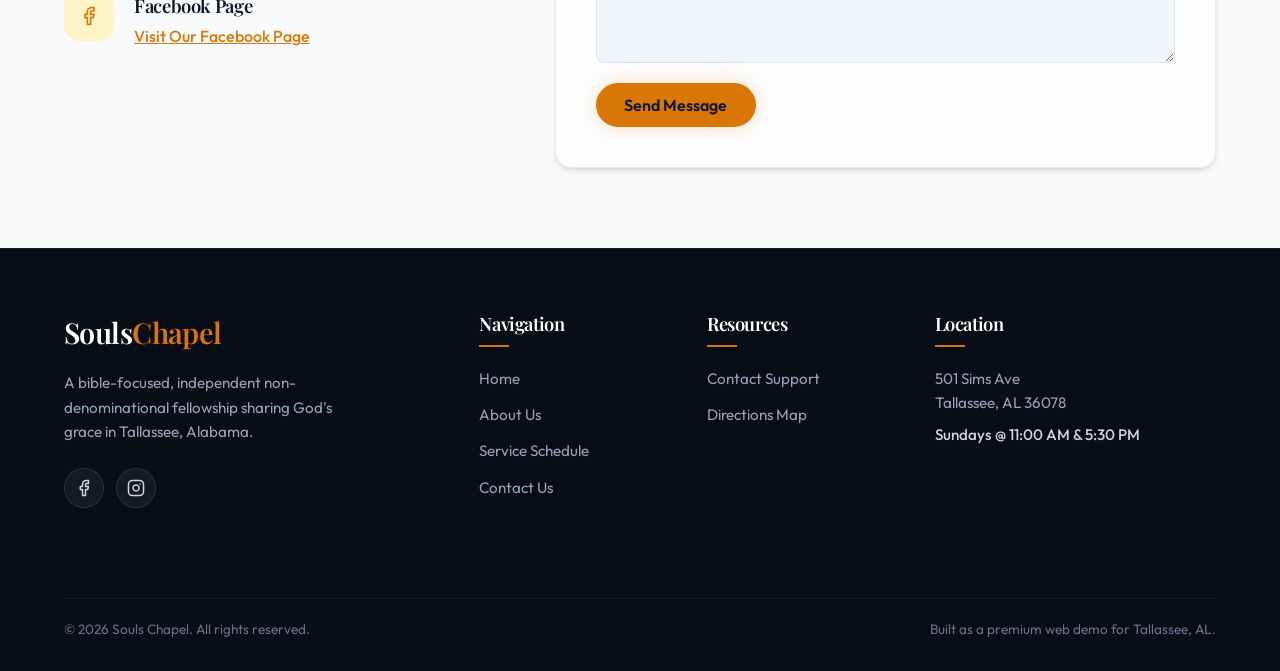
==== commit f6ab4a7f: "refactor: consolidate multiple contact email addresses into a single general address on index and fu" ====
--- a/index.html
+++ b/index.html
@@ -248,9 +248,7 @@
             <div class="contact-meta-text">
               <h4>Email Us</h4>
               <p style="font-size: 0.95rem; line-height: 1.8;">
-                <strong>Pastor Joshua:</strong> <a href="mailto:Josh.Dixon@soulschapel.org" style="color: var(--accent);">Josh.Dixon@soulschapel.org</a><br>
-                <strong>Welcome Team:</strong> <a href="mailto:Welcometeam@soulschapel.org" style="color: var(--accent);">Welcometeam@soulschapel.org</a><br>
-                <strong>Prayer Team:</strong> <a href="mailto:PrayerTeam@soulschapel.org" style="color: var(--accent);">PrayerTeam@soulschapel.org</a>
+                <a href="mailto:soulschapel25@gmail.com" style="color: var(--accent);">soulschapel25@gmail.com</a>
               </p>
             </div>
           </div>
